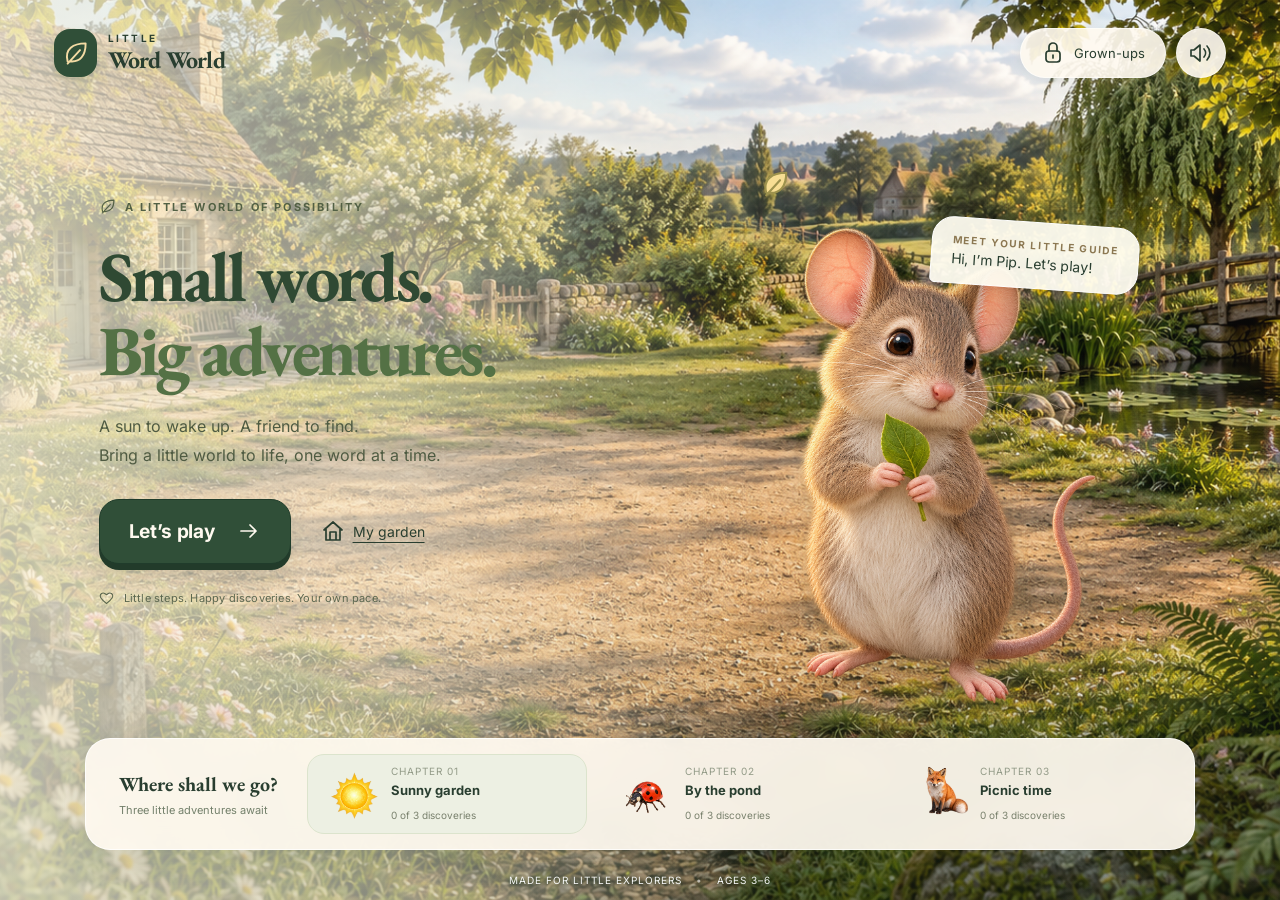
==== little-word-world/index.html @ 557d41ab "Make reading-game art more lifelike, replace pig with fox, and fix lowercase narration" ====
<!doctype html>
<html lang="en">
<head>
  <meta charset="utf-8">
  <meta name="viewport" content="width=device-width, initial-scale=1, viewport-fit=cover">
  <meta name="theme-color" content="#405c3d">
  <meta name="description" content="A little garden full of reading adventures. Listen, build words, and bring your world to life with Pip the mouse.">
  <title>Little Word World — A reading adventure</title>
  <link rel="icon" href="data:image/svg+xml,%3Csvg xmlns='http://www.w3.org/2000/svg' viewBox='0 0 64 64'%3E%3Crect width='64' height='64' rx='18' fill='%23405c3d'/%3E%3Cpath d='M16 42C13 20 34 11 49 15C49 35 38 47 22 43L40 24Z' fill='%23f7d78a'/%3E%3C/svg%3E">
  <link rel="preload" as="image" href="assets/garden.png?v=nature2">
  <link rel="preload" as="image" href="assets/mouse.png?v=nature2">
  <link rel="stylesheet" href="style.css?v=nature2">
</head>
<body>
  <div class="world-backdrop" aria-hidden="true"></div>
  <div class="world-light" aria-hidden="true"></div>
  <div id="app"></div>
  <div id="overlay-root"></div>
  <div id="particles" aria-hidden="true"></div>
  <div id="announcer" class="sr-only" role="status" aria-live="polite"></div>
  <script type="module" src="app.js?v=nature2"></script>
</body>
</html>
---- little-word-world/style.css ----
@font-face{font-family:'Inter';src:url('assets/fonts/inter-400.woff2') format('woff2');font-weight:400 600;font-display:swap}
@font-face{font-family:'Inter';src:url('assets/fonts/inter-700.woff2') format('woff2');font-weight:700;font-display:swap}
@font-face{font-family:'EB Garamond';src:url('assets/fonts/garden-serif.woff2') format('woff2');font-weight:500 700;font-display:swap}
:root{--forest:#304f38;--green:#456846;--cream:#fffaf0;--ink:#293e30;--muted:#687263;--gold:#e5b861;--shadow:0 16px 50px #25382025;--font:'Inter',ui-rounded,system-ui,sans-serif;--display:'EB Garamond',Georgia,serif}
[hidden]{display:none!important}*{box-sizing:border-box}html,body{margin:0;min-height:100%;color:var(--ink);font-family:var(--font)}body{background:#b5c58b}button,input{font:inherit}button{cursor:pointer;-webkit-tap-highlight-color:transparent;touch-action:manipulation}button:disabled{cursor:default}button:focus-visible,a:focus-visible,input:focus-visible{outline:4px solid #eabf58;outline-offset:5px}button{color:inherit}button svg{pointer-events:none}button:not(:disabled){transition:transform .18s,box-shadow .18s,background .18s}button:not(:disabled):active{transform:translateY(3px) scale(.98)}svg{width:24px;height:24px;vertical-align:middle;fill:none;stroke:currentColor;stroke-width:1.7;stroke-linecap:round;stroke-linejoin:round}h1,h2,h3,p{margin:0}h1,h2,h3{font-family:var(--display);font-weight:600}button,a{-webkit-user-select:none;user-select:none}.sr-only{position:absolute;width:1px;height:1px;padding:0;margin:-1px;overflow:hidden;clip:rect(0,0,0,0);white-space:nowrap;border:0}
.world-backdrop,.world-light{position:fixed;inset:0;pointer-events:none}.world-backdrop{background:url('assets/garden.png?v=nature2') center center/cover no-repeat;z-index:-3}.world-light{z-index:-2;background:linear-gradient(90deg,#f9f6e5bc 0%,#f9f6e588 32%,#f9f6e508 60%),linear-gradient(0deg,#20381640,transparent 35%)}body[data-screen=play] .world-light,body[data-screen=success] .world-light{background:#f5f4df26;backdrop-filter:blur(2px)}
#app{min-height:100svh;position:relative;display:flex;flex-direction:column}.topbar{height:106px;padding:24px 4.2%;display:flex;align-items:center;justify-content:space-between;gap:20px;z-index:5}.brand{display:flex;align-items:center;gap:11px;background:none;border:0;text-align:left;padding:0}.brand-emblem{width:43px;height:48px;border-radius:16px;background:var(--forest);display:grid;place-items:center;color:#f4dba4;box-shadow:0 4px 10px #2c492b20}.brand-emblem svg{width:27px;height:27px}.brand-name{font-family:var(--display);font-size:24px;line-height:1.04;letter-spacing:-.8px}.brand-name small{display:block;font-family:var(--font);font-size:10px;letter-spacing:2.5px;font-weight:700;margin-bottom:4px;text-transform:uppercase}.header-tools{display:flex;align-items:center;gap:10px}.round-button,.soft-button{background:#fffaf0e8;border:1px solid #fff8;box-shadow:0 3px 12px #34452510;display:inline-flex;align-items:center;justify-content:center;gap:9px;min-height:48px;border-radius:100px;font-weight:600}.round-button{width:50px;height:50px}.soft-button{padding:12px 20px;font-size:13px}.round-button:hover,.soft-button:hover{background:#fff;box-shadow:0 5px 16px #2b482421}.primary{display:inline-flex;align-items:center;justify-content:center;gap:22px;background:var(--forest);color:var(--cream);border:1px solid #203c2b;border-radius:20px;padding:18px 29px;min-height:65px;box-shadow:0 6px 0 #223b2a,0 12px 22px #20371e26;font-size:19px;font-weight:700;letter-spacing:-.3px}.primary:hover{background:#426847;box-shadow:0 6px 0 #223b2a,0 15px 26px #20371e33}.primary:active{box-shadow:0 2px 0 #223b2a}.primary.gold{background:#f4cc78;border-color:#d9af5f;color:#523e1f;box-shadow:0 5px 0 #c79e51}.text-button{border:0;background:transparent;display:inline-flex;align-items:center;gap:8px;padding:14px 12px;font-size:14px;font-weight:600;text-decoration:underline;text-underline-offset:5px}.eyebrow{font-size:11px;letter-spacing:2.2px;font-weight:700;text-transform:uppercase;color:#526044;display:flex;align-items:center;gap:9px}.eyebrow svg{width:17px;height:17px}
.home-main{flex:1;display:flex;align-items:center;min-height:450px;width:min(1220px,90%);margin:0 auto;position:relative;padding:25px 0 65px}.hero-copy{width:52%;max-width:610px;position:relative;z-index:2;padding-left:3%}.hero-copy .eyebrow{margin-bottom:25px}.hero-copy h1{font-size:clamp(49px,5.5vw,83px);line-height:1.05;letter-spacing:-3.7px;color:#2f4933}.hero-copy h1 em{font-style:normal;color:#547145}.hero-description{font-size:16px;line-height:1.8;max-width:355px;margin:24px 0 29px;color:#4f5b42}.hero-actions{display:flex;gap:18px;align-items:center}.hero-note{display:flex;gap:10px;align-items:center;font-size:11px;letter-spacing:.2px;margin-top:27px;color:#5c674f}.hero-note svg{width:15px;height:15px}.hero-character{position:absolute;right:7%;bottom:18px;height:min(57vh,570px);width:35%;display:flex;justify-content:center;align-items:flex-end;pointer-events:none}.hero-character img{height:100%;max-width:100%;object-fit:contain;filter:drop-shadow(5px 15px 14px #3b40202b);animation:breathe 5s ease-in-out infinite;transform-origin:bottom center}.pip-bubble{position:absolute;top:3%;right:-1%;background:#fffdf2f0;border:1px solid #fff;border-radius:22px 22px 22px 5px;padding:16px 20px;box-shadow:var(--shadow);font-size:14px;transform:rotate(4deg);white-space:nowrap}.pip-bubble small{display:block;font-size:10px;letter-spacing:1.7px;text-transform:uppercase;color:#8c7852;margin-bottom:4px;font-weight:700}.floating-leaf{position:absolute;right:37%;top:10%;color:#f8edc3;filter:drop-shadow(0 3px 3px #455c2430);animation:drift 8s ease-in-out infinite}.floating-leaf svg{width:30px;height:30px;fill:#f7de93;stroke:#9d924d}
.chapter-dock{position:relative;z-index:3;width:min(1110px,90%);margin:0 auto 24px;background:#fffaf0ed;border:1px solid #fffc;border-radius:25px;box-shadow:var(--shadow);padding:15px 18px;display:flex;align-items:center;gap:14px;backdrop-filter:blur(12px)}.dock-label{min-width:160px;padding:0 15px;font-size:11px;color:#73806b;line-height:1.6}.dock-label strong{display:block;font-family:var(--display);font-size:20px;font-weight:600;color:var(--ink);margin-bottom:2px}.chapter-card{display:flex;align-items:center;gap:12px;text-align:left;background:transparent;border:1px solid transparent;border-radius:17px;padding:10px 14px;flex:1;min-width:0}.chapter-card:hover,.chapter-card.selected{background:#edf0e3;border-color:#dce4cd}.chapter-card .sprite{width:57px;height:57px;flex:none}.chapter-card strong{display:block;font-size:13px;margin-bottom:5px}.chapter-card small{font-size:10px;color:#79816d}.chapter-number{font-size:10px;letter-spacing:1px;color:#939b88;display:block;margin-bottom:5px}.sprite{display:inline-block;background-image:url('assets/objects.png?v=nature2');background-size:300% 300%;background-repeat:no-repeat;aspect-ratio:1;width:100px;flex-shrink:0}.footer-line{text-align:center;font-size:10px;color:#fff;letter-spacing:1px;text-shadow:0 1px 4px #1b351b;padding-bottom:14px}.footer-line span{padding:0 10px;opacity:.6}
.garden-heading{margin:5px auto 0;text-align:center;background:#fffaf0e8;padding:18px 30px;border-radius:24px;box-shadow:var(--shadow)}.garden-heading h1{font-size:30px;letter-spacing:-1px}.garden-heading p{font-size:12px;color:#6d765f;margin-top:6px}.garden-stage{position:absolute;inset:0;touch-action:none;overflow:hidden}.garden-object{position:absolute;transform:translate(-50%,-50%);width:var(--size);height:var(--size);border:0;background:none;touch-action:none;z-index:2;padding:0;filter:drop-shadow(3px 7px 4px #37412730);cursor:grab}.garden-object .sprite{width:100%;height:100%;pointer-events:none}.garden-object::after{content:attr(data-word);position:absolute;bottom:-12px;left:50%;transform:translateX(-50%);font-size:15px;font-weight:700;letter-spacing:2px;background:#fffaf0ee;border-radius:20px;padding:4px 13px;opacity:0;transition:opacity .2s}.garden-object:hover::after,.garden-object:focus-visible::after,.garden-object.dancing::after{opacity:1}.garden-object.dancing{animation:wiggle .65s ease-in-out}.garden-object.dragging{cursor:grabbing;z-index:4;transition:none;filter:drop-shadow(6px 20px 8px #35402930)}.garden-object:not(:disabled):active{transform:translate(-50%,-50%) scale(1.08)}.garden-empty{position:absolute;left:50%;top:48%;transform:translate(-50%,-50%);text-align:center;background:#fffaf0ed;padding:26px 35px;border-radius:25px;box-shadow:var(--shadow)}.garden-empty p{font-size:16px;line-height:1.6;margin-bottom:20px}.garden-bottom{margin:auto auto 28px;z-index:5;display:flex;align-items:center;gap:14px;padding-top:320px}.garden-bottom .soft-button{min-height:58px;padding:15px 24px}.garden-pip{position:absolute;left:3%;bottom:7%;height:210px;pointer-events:none;filter:drop-shadow(0 10px 8px #36432240)}.garden-progress{display:flex;align-items:center;gap:8px;font-size:12px;background:#fffaf0ed;border-radius:50px;padding:12px 18px}.garden-progress svg{width:20px;height:20px;fill:#d8b665;color:#9d8547}
.quest-layout{width:min(1010px,94%);margin:0 auto;flex:1;display:flex;align-items:center;justify-content:center;position:relative;padding:8px 0 27px}.quest-card{width:min(760px,100%);background:#fffaf1f5;border:1px solid #fff;border-radius:34px;padding:25px 40px 28px;box-shadow:0 20px 80px #223b2430;text-align:center;position:relative;z-index:2;backdrop-filter:blur(12px)}.quest-top{display:flex;align-items:center;justify-content:space-between;gap:12px;margin-bottom:22px}.quest-place{font-size:10px;text-transform:uppercase;letter-spacing:1.7px;font-weight:700;color:#7b8269}.stepper{display:flex;gap:8px;align-items:center}.stepper span{width:26px;height:8px;border-radius:10px;background:#e2e6d7}.stepper span.done{background:#6b8653}.stepper span.current{background:#e9bd66}.quest-top .round-button{height:38px;width:38px;min-height:38px;background:#f0edde;border-color:#e8e3d3}.quest-card h1{font-size:37px;letter-spacing:-1px;line-height:1.2;margin:0 0 8px}.instruction{font-size:14px;color:#77806c;min-height:21px}.listen-button{margin:16px auto 0;border:0;border-radius:50px;padding:10px 17px;min-height:44px;background:#edf0e4;color:#506348;font-size:12px;display:inline-flex;align-items:center;gap:8px}.listen-button svg{width:18px;height:18px}.word-visual{margin:8px auto 6px;display:flex;justify-content:center;align-items:center;gap:27px;min-height:135px}.word-visual .sprite{width:145px;height:145px;filter:drop-shadow(0 6px 6px #3e462411)}.printed-word{font-size:66px;letter-spacing:7px;font-weight:600;font-family:var(--font);line-height:1.2}.printed-word .accent{color:#bd863b;position:relative}.printed-word .accent:after{content:'';position:absolute;bottom:-4px;left:0;right:5px;height:5px;background:#e6c46f;border-radius:5px}.letter-options,.slots,.word-options,.picture-options{display:flex;justify-content:center;align-items:center;gap:16px;flex-wrap:wrap}.letter-tile{width:90px;height:96px;border-radius:17px;background:linear-gradient(150deg,#fff5df,#eed6a7);color:#654b2b;border:2px solid #e3c895;box-shadow:0 6px 0 #c5a477,0 8px 10px #ab895623,inset 0 2px 0 #fff9;font-size:53px;font-weight:600;line-height:1;padding:0}.letter-tile:hover{background:linear-gradient(150deg,#fffbed,#f5e5bf);transform:translateY(-3px)}.letter-tile.used{opacity:.22;box-shadow:0 2px 0 #c5a477;transform:translateY(4px);pointer-events:none}.letter-tile.hint,.choice.hint{animation:hint 1.1s ease-in-out infinite;outline:3px solid #7e9b62;outline-offset:6px}.slots{margin:20px 0 24px;gap:14px}.slot{width:84px;height:91px;border-radius:15px;border:2px dashed #c9c9b0;display:grid;place-items:center;font-size:49px;font-weight:600;color:#c9c6b4;background:#eeecdf66}.slot.filled{color:var(--forest);background:#e1ead4;border:2px solid #b5c9a2;box-shadow:0 4px 0 #bccca9}.slot.next{border-color:#b6a46f;background:#f1e7c770}.build-object{width:110px;height:110px;margin:8px auto 0}.build-object .sprite{width:100%;height:100%}.build-object~.slots{margin-top:9px}.choice{border:2px solid #e0dfca;border-radius:19px;background:#fffdf6;padding:18px 25px;min-height:87px;min-width:130px;box-shadow:0 5px 0 #d4d6c2;font-size:39px;font-weight:600;letter-spacing:3px}.choice:hover{background:#eef2e3;border-color:#a8bc91}.picture-options .choice{padding:8px 14px;min-width:120px}.picture-options .sprite{width:113px;height:113px}.quest-footer{display:flex;align-items:center;justify-content:center;gap:8px;min-height:43px;margin-top:21px;color:#838977;font-size:12px}.quest-footer .text-button{font-size:12px;font-weight:500;color:#7a826f}.quest-feedback{font-size:14px;font-weight:600;color:#526d44;min-height:24px;padding:3px}.quest-pip{position:absolute;left:-42px;bottom:40px;height:240px;z-index:3;pointer-events:none;filter:drop-shadow(0 6px 8px #37452326)}.quest-pip img{height:100%}.pip-caption{position:absolute;bottom:185px;left:-72px;transform:rotate(-7deg);width:160px;background:#fffdf3;padding:13px 14px;border-radius:18px 18px 4px 18px;box-shadow:var(--shadow);font-size:12px;text-align:center}.play-nav{width:min(760px,90%);margin:0 auto 18px;display:flex;align-items:center;justify-content:space-between;font-size:11px;color:#fff;text-shadow:0 1px 5px #142f17}.play-nav .text-button{color:#fff;text-shadow:inherit;font-size:12px;text-decoration:none;background:#243e3970;border-radius:50px;padding:12px 20px}
.success-card{max-width:660px;padding:28px 38px 35px}.success-badge{display:inline-flex;align-items:center;gap:7px;font-size:10px;letter-spacing:2px;text-transform:uppercase;color:#8a713b;background:#f8edcc;border-radius:40px;padding:9px 14px;margin-bottom:15px}.success-badge svg{width:15px;height:15px;fill:#e8c875}.success-object{width:175px;height:175px;margin:5px auto;animation:arrive .7s ease-out both}.success-object .sprite{width:100%;height:100%;filter:drop-shadow(0 12px 8px #60612f1a)}.success-word{font-size:54px;letter-spacing:9px;font-weight:600;color:#49643c;margin:6px 0 10px}.success-card h1{font-size:31px}.success-card p{color:#788169;font-size:13px;line-height:1.7;max-width:400px;margin:10px auto 22px}.success-actions{display:flex;gap:10px;align-items:center;justify-content:center}.success-actions .primary{font-size:16px;min-height:57px;padding:14px 22px}.new-discovery{font-size:11px;color:#8c937c;margin:20px 0 0}.story-line{font-size:clamp(24px,4vw,40px);font-weight:500;letter-spacing:1px;margin:25px 0}.story-cast{display:flex;justify-content:center;gap:20px}.story-cast .sprite{width:145px;height:145px}.story-blank{border-bottom:3px dashed #9ca687;display:inline-block;min-width:80px;color:#aaa}.story-complete{color:#628348}.story-complete .sprite{width:135px;height:135px}
dialog{border:1px solid #fff;border-radius:28px;width:min(630px,calc(100% - 24px));max-height:calc(100svh - 36px);padding:30px;background:var(--cream);color:var(--ink);box-shadow:0 30px 100px #15291450;overflow:auto}dialog::backdrop{background:#18332266;backdrop-filter:blur(8px)}.modal-head{display:flex;align-items:center;justify-content:space-between;gap:15px;margin-bottom:20px}.modal-head h2{font-size:29px;letter-spacing:-.7px}.modal-head .round-button{width:40px;height:40px;min-height:40px;background:#ececdd}.modal-intro{font-size:13px;line-height:1.7;color:#727b65;margin-bottom:20px}.book-grid{display:grid;grid-template-columns:repeat(3,1fr);gap:13px}.book-item{border:1px solid #e3e5d6;background:#f1f2e7;border-radius:18px;padding:12px 5px;display:flex;align-items:center;flex-direction:column;gap:8px;position:relative}.book-item .sprite{width:100px;height:100px}.book-item .word-label{font-size:21px;letter-spacing:3px;font-weight:600}.book-item.locked .sprite{filter:grayscale(1);opacity:.23}.book-item.locked{background:#f2f1e8}.book-item.locked .word-label{font-size:11px;letter-spacing:0;font-weight:400;color:#888e7d}.book-item .book-check{position:absolute;top:8px;right:9px;color:#6b8950}.book-check svg{width:14px;height:14px}.settings-section{border-top:1px solid #e4e5d8;margin-top:22px;padding-top:20px}.settings-section h3{font-size:19px;margin-bottom:12px}.level-option{display:flex;gap:13px;align-items:center;text-align:left;border:1px solid #e0e4d5;background:#fffdf7;width:100%;padding:12px 14px;border-radius:14px;margin-bottom:8px}.level-option.active{border:2px solid #7e9867;background:#eef2e5;padding:11px 13px}.level-option strong{font-size:13px;display:block;margin-bottom:4px}.level-option small{font-size:11px;color:#78816c}.level-dot{width:18px;height:18px;border:2px solid #b7c2aa;border-radius:50%;flex:none}.level-option.active .level-dot{background:#728d5b;box-shadow:inset 0 0 0 3px #eef2e5}.setting-row{display:flex;align-items:center;justify-content:space-between;font-size:13px;margin:14px 0;gap:16px}.switch{width:49px;height:28px;background:#c5cbb9;border:0;border-radius:30px;padding:3px}.switch::after{content:'';display:block;width:22px;height:22px;border-radius:100%;background:#fff;box-shadow:0 1px 4px #283b2925}.switch.on{background:#668453}.switch.on::after{margin-left:21px}.stats{display:flex;gap:8px}.stats div{flex:1;background:#eef0e4;border-radius:14px;text-align:center;padding:14px 5px}.stats strong{display:block;font-family:var(--display);font-size:29px;font-weight:500}.stats small{font-size:10px;color:#78826c}.parent-note{font-size:11px;line-height:1.7;color:#7a816d;margin-top:16px}.parent-note a{color:#536f45}.ai-status{font-size:12px;line-height:1.7;color:#758068;padding:12px;background:#edf0e3;border-radius:12px;margin:12px 0}.ai-progress{width:100%;height:7px;accent-color:#678452}.small-primary{border:0;border-radius:12px;background:var(--forest);color:white;font-size:12px;padding:13px 19px;min-height:44px}.danger-link{border:0;background:none;color:#987052;font-size:11px;text-decoration:underline;text-underline-offset:3px;padding:10px 0}.gate{text-align:center}.gate h3{font-size:37px;margin:20px 0}.gate .choice{font-size:25px;min-width:90px;min-height:65px;padding:14px}.chapter-modal-list{display:flex;flex-direction:column;gap:9px}.chapter-modal-list .chapter-card{border-color:#dfe3d4;width:100%;padding:16px}.chapter-modal-list .chapter-card strong{font-size:17px}.chapter-modal-list .chapter-card small{font-size:12px}.chapter-modal-list .chapter-card .sprite{width:75px;height:75px}.chapter-modal-list .chapter-card span:nth-child(2){flex:1}.story-entry{margin-top:18px;background:#eeeeda;border-radius:16px;padding:15px;display:flex;align-items:center;gap:12px;font-size:12px}.story-entry .soft-button{font-size:11px;padding:9px 14px;margin-left:auto}.model-off{opacity:.65}.confetti{position:fixed;pointer-events:none;z-index:50;width:10px;height:16px;border-radius:3px;animation:confetti 1.8s ease-out forwards}.sparkle{position:fixed;z-index:40;pointer-events:none;color:#e5b74c;animation:spark 1s ease-out forwards;font-size:24px}.toast{position:fixed;left:50%;bottom:100px;transform:translateX(-50%);background:#fffaf0;box-shadow:var(--shadow);padding:14px 24px;border-radius:30px;z-index:20;font-size:14px;text-align:center;pointer-events:none}.loading-pulse{animation:hint 1s infinite}
@keyframes breathe{0%,100%{transform:scale(1)}50%{transform:scale(1.009) translateY(-2px)}}@keyframes drift{0%,100%{transform:rotate(-15deg) translate(0,0)}50%{transform:rotate(20deg) translate(8px,15px)}}@keyframes hint{50%{transform:translateY(-5px);box-shadow:0 5px 0 #b5c895,0 0 0 7px #becda32a}}@keyframes arrive{0%{transform:translateY(30px) scale(.6);opacity:0}65%{transform:translateY(-12px) scale(1.1)}100%{transform:translateY(0) scale(1);opacity:1}}@keyframes wiggle{0%,100%{transform:translate(-50%,-50%) rotate(0)}25%{transform:translate(-50%,-60%) rotate(-9deg)}75%{transform:translate(-50%,-55%) rotate(9deg)}}@keyframes confetti{0%{transform:translate(0,0) rotate(0);opacity:1}100%{transform:translate(var(--dx),var(--dy)) rotate(560deg);opacity:0}}@keyframes spark{to{transform:translateY(-70px) scale(.3);opacity:0}}
body.calm *,body.calm *::before,body.calm *::after{animation:none!important;transition:none!important}@media(prefers-reduced-motion:reduce){*,*::before,*::after{animation:none!important;transition:none!important}}
@media(min-width:1450px){.home-main{padding-top:50px}.hero-character{bottom:35px}.chapter-dock{margin-bottom:35px}}@media(max-width:1050px){.hero-copy{padding-left:0}.hero-character{right:1%;width:39%;height:51vh}.hero-copy h1{font-size:62px}.dock-label{min-width:130px;padding-left:6px}.chapter-dock{gap:5px}.chapter-card{gap:8px;padding:9px}.chapter-card .sprite{width:43px;height:43px}.quest-pip{left:-5px;height:185px;bottom:25px}.pip-caption{display:none}.quest-card{width:min(720px,87%)}.hero-actions{gap:9px}.hero-actions .text-button{font-size:12px}.hero-copy .primary{font-size:17px;padding:17px 23px}.hero-description{max-width:300px;font-size:15px}}
@media(max-width:760px){.topbar{height:86px;padding:17px 5%;gap:8px}.brand-name{font-size:21px}.brand-emblem{width:36px;height:42px;border-radius:12px}.brand-name small{font-size:8px;letter-spacing:2px}.header-tools{gap:7px}.header-tools .soft-button{padding:10px 13px;font-size:11px;min-height:44px}.header-tools .soft-button svg{display:none}.round-button{width:44px;height:44px;min-height:44px}.world-backdrop{background-position:52% center}.home-main{min-height:440px;padding:20px 0 65px}.hero-copy{width:58%;padding:0}.hero-copy .eyebrow{font-size:8px;letter-spacing:1.5px;margin-bottom:18px}.hero-copy h1{font-size:clamp(40px,7.8vw,60px);letter-spacing:-2px}.hero-description{font-size:13px;margin:18px 0 25px;line-height:1.7;max-width:260px}.hero-actions{align-items:flex-start;flex-direction:column;gap:4px}.hero-actions .primary{font-size:17px;min-height:58px;padding:13px 20px;gap:15px;border-radius:16px}.hero-actions .text-button{padding-left:4px;font-size:11px}.hero-note{font-size:9px;margin-top:14px;max-width:200px}.hero-character{height:340px;right:-5%;bottom:39px;width:47%}.pip-bubble{top:5%;right:0;font-size:11px;padding:11px 13px}.pip-bubble small{font-size:8px}.chapter-dock{padding:10px;width:92%;gap:2px;flex-wrap:wrap;border-radius:20px;margin-bottom:14px}.dock-label{flex-basis:100%;padding:2px 9px 7px;font-size:9px;display:flex;justify-content:space-between;align-items:center}.dock-label strong{font-family:var(--font);font-size:11px;margin:0}.chapter-card{gap:5px;padding:7px 4px;align-items:center;flex-direction:column;text-align:center;border-radius:13px}.chapter-card .sprite{width:46px;height:46px}.chapter-card strong{font-size:11px}.chapter-card small{font-size:9px}.chapter-number{display:none}.footer-line{font-size:8px;padding-bottom:9px}.quest-layout{padding:5px 0 15px;align-items:center}.quest-card{width:95%;padding:20px 20px 17px;border-radius:27px}.quest-pip{display:none}.quest-top{margin-bottom:16px}.quest-card h1{font-size:30px}.instruction{font-size:12px}.word-visual{min-height:115px;margin:6px auto;gap:18px}.word-visual .sprite{width:115px;height:115px}.printed-word{font-size:56px}.letter-tile{width:78px;height:85px;font-size:47px;border-radius:14px}.letter-options{gap:13px}.slot{width:70px;height:77px;font-size:43px}.slots{margin:18px 0 24px;gap:13px}.choice{font-size:31px;min-width:98px;min-height:74px;padding:12px 16px;border-radius:15px}.word-options,.picture-options{gap:10px}.picture-options .choice{min-width:91px;padding:7px}.picture-options .sprite{width:88px;height:88px}.quest-footer{margin-top:17px;font-size:11px}.quest-feedback{font-size:12px}.play-nav{font-size:9px;width:90%;margin-bottom:15px}.play-nav .text-button{font-size:11px;padding:10px 15px}.success-card{padding:24px 22px 29px}.success-card h1{font-size:27px}.success-object{width:155px;height:155px}.success-actions{flex-direction:column}.success-actions .primary{width:100%;min-height:55px;font-size:15px}.success-card p{margin-bottom:16px}.success-word{font-size:47px}.success-card .text-button{font-size:12px}.garden-heading{padding:14px 24px;margin:5px 20px 0}.garden-heading h1{font-size:26px}.garden-heading p{font-size:10px}.garden-pip{height:140px;bottom:15%}.garden-object{width:calc(var(--size)*.72);height:calc(var(--size)*.72)}.garden-bottom{margin-bottom:28px;gap:8px;flex-wrap:wrap;justify-content:center}.garden-bottom .primary{font-size:14px;min-height:55px;padding:14px 19px;gap:13px;border-radius:16px}.garden-bottom .soft-button{font-size:12px;min-height:55px;padding:14px 17px}.garden-progress{display:none}.book-grid{gap:9px}.book-item .sprite{width:78px;height:78px}.book-item .word-label{font-size:19px}.book-item.locked .word-label{font-size:10px}dialog{padding:23px}.modal-head h2{font-size:25px}.chapter-modal-list .chapter-card{flex-direction:row;text-align:left;padding:13px;gap:12px}.chapter-modal-list .chapter-card .sprite{width:55px;height:55px}.chapter-modal-list .chapter-card strong{font-size:14px}.chapter-modal-list .chapter-card small{font-size:10px}}
@media(max-width:400px){.topbar{padding-left:4%;padding-right:4%}.brand-name{font-size:19px}.brand-emblem{display:none}.home-main{min-height:415px}.hero-character{height:280px;right:-5%;bottom:50px}.hero-description{max-width:185px;font-size:12px}.hero-copy h1{font-size:40px}.pip-bubble{top:-9%;right:7%}.hero-note{font-size:8px}.quest-card{padding:18px 14px}.quest-card h1{font-size:26px}.letter-tile{width:69px;height:78px}.word-options{gap:7px}.choice{min-width:90px;font-size:28px}.picture-options .choice{min-width:85px;padding:5px}.picture-options .sprite{width:82px;height:82px}.quest-place{font-size:8px;letter-spacing:1.3px}}
@media(max-height:680px) and (min-width:761px){.topbar{height:80px;padding-top:13px;padding-bottom:13px}.home-main{min-height:350px;padding-top:0;padding-bottom:30px}.hero-copy h1{font-size:57px}.hero-description{margin:16px 0 19px}.hero-copy .eyebrow{margin-bottom:17px}.hero-note{margin-top:18px}.hero-character{height:380px;bottom:5px}.chapter-dock{margin-bottom:12px;padding:10px 15px}.quest-layout{padding-bottom:8px}.quest-card{padding:15px 30px}.quest-top{margin-bottom:10px}.quest-card h1{font-size:29px}.word-visual{min-height:93px}.word-visual .sprite{width:100px;height:100px}.listen-button{margin-top:8px}.letter-tile{width:74px;height:77px;font-size:43px}.quest-footer{margin-top:15px;min-height:30px}.build-object{width:75px;height:75px}.slot{width:64px;height:69px;font-size:40px}.slots{margin-bottom:17px}.success-object{width:123px;height:123px}.success-word{font-size:40px}.success-card p{margin:7px auto 15px}.play-nav{margin-bottom:10px}.garden-bottom{padding-top:240px}}
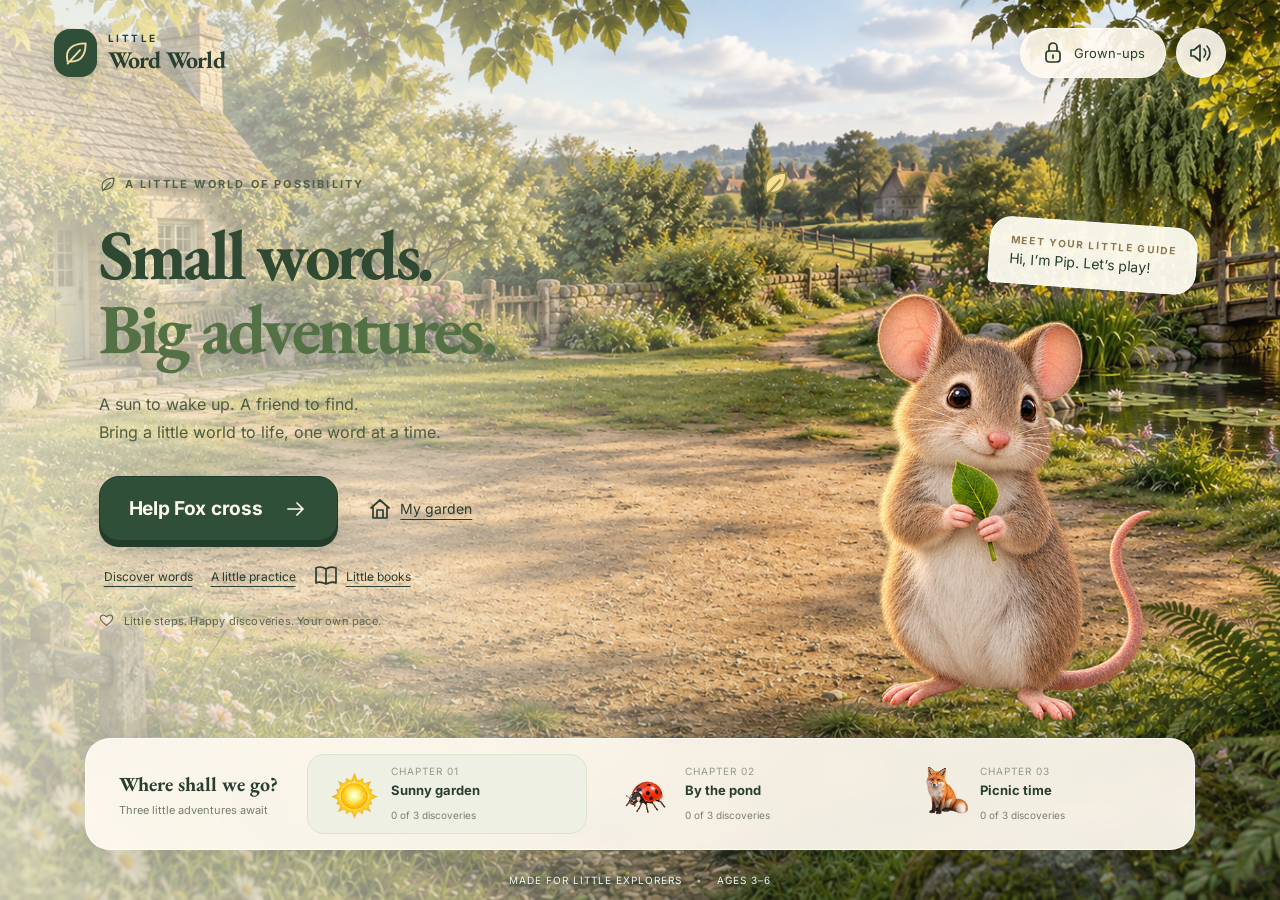
==== commit fc7f32de: "Add phonics blending, Fox's stream adventure, adaptive practice, and little books" ====
--- a/little-word-world/index.html
+++ b/little-word-world/index.html
@@ -7,9 +7,9 @@
   <meta name="description" content="A little garden full of reading adventures. Listen, build words, and bring your world to life with Pip the mouse.">
   <title>Little Word World — A reading adventure</title>
   <link rel="icon" href="data:image/svg+xml,%3Csvg xmlns='http://www.w3.org/2000/svg' viewBox='0 0 64 64'%3E%3Crect width='64' height='64' rx='18' fill='%23405c3d'/%3E%3Cpath d='M16 42C13 20 34 11 49 15C49 35 38 47 22 43L40 24Z' fill='%23f7d78a'/%3E%3C/svg%3E">
-  <link rel="preload" as="image" href="assets/garden.png?v=nature2">
-  <link rel="preload" as="image" href="assets/mouse.png?v=nature2">
-  <link rel="stylesheet" href="style.css?v=nature2">
+  <link rel="preload" as="image" href="assets/garden.png?v=adventure1">
+  <link rel="preload" as="image" href="assets/pip-poses.png?v=adventure1">
+  <link rel="stylesheet" href="style.css?v=adventure1">
 </head>
 <body>
   <div class="world-backdrop" aria-hidden="true"></div>
@@ -18,6 +18,6 @@
   <div id="overlay-root"></div>
   <div id="particles" aria-hidden="true"></div>
   <div id="announcer" class="sr-only" role="status" aria-live="polite"></div>
-  <script type="module" src="app.js?v=nature2"></script>
+  <script type="module" src="app.js?v=adventure1"></script>
 </body>
 </html>
--- a/little-word-world/style.css
+++ b/little-word-world/style.css
@@ -3,10 +3,10 @@
 @font-face{font-family:'EB Garamond';src:url('assets/fonts/garden-serif.woff2') format('woff2');font-weight:500 700;font-display:swap}
 :root{--forest:#304f38;--green:#456846;--cream:#fffaf0;--ink:#293e30;--muted:#687263;--gold:#e5b861;--shadow:0 16px 50px #25382025;--font:'Inter',ui-rounded,system-ui,sans-serif;--display:'EB Garamond',Georgia,serif}
 [hidden]{display:none!important}*{box-sizing:border-box}html,body{margin:0;min-height:100%;color:var(--ink);font-family:var(--font)}body{background:#b5c58b}button,input{font:inherit}button{cursor:pointer;-webkit-tap-highlight-color:transparent;touch-action:manipulation}button:disabled{cursor:default}button:focus-visible,a:focus-visible,input:focus-visible{outline:4px solid #eabf58;outline-offset:5px}button{color:inherit}button svg{pointer-events:none}button:not(:disabled){transition:transform .18s,box-shadow .18s,background .18s}button:not(:disabled):active{transform:translateY(3px) scale(.98)}svg{width:24px;height:24px;vertical-align:middle;fill:none;stroke:currentColor;stroke-width:1.7;stroke-linecap:round;stroke-linejoin:round}h1,h2,h3,p{margin:0}h1,h2,h3{font-family:var(--display);font-weight:600}button,a{-webkit-user-select:none;user-select:none}.sr-only{position:absolute;width:1px;height:1px;padding:0;margin:-1px;overflow:hidden;clip:rect(0,0,0,0);white-space:nowrap;border:0}
-.world-backdrop,.world-light{position:fixed;inset:0;pointer-events:none}.world-backdrop{background:url('assets/garden.png?v=nature2') center center/cover no-repeat;z-index:-3}.world-light{z-index:-2;background:linear-gradient(90deg,#f9f6e5bc 0%,#f9f6e588 32%,#f9f6e508 60%),linear-gradient(0deg,#20381640,transparent 35%)}body[data-screen=play] .world-light,body[data-screen=success] .world-light{background:#f5f4df26;backdrop-filter:blur(2px)}
+.world-backdrop,.world-light{position:fixed;inset:0;pointer-events:none}.world-backdrop{background:url('assets/garden.png?v=adventure1') center center/cover no-repeat;z-index:-3}.world-light{z-index:-2;background:linear-gradient(90deg,#f9f6e5bc 0%,#f9f6e588 32%,#f9f6e508 60%),linear-gradient(0deg,#20381640,transparent 35%)}body[data-screen=play] .world-light,body[data-screen=success] .world-light{background:#f5f4df26;backdrop-filter:blur(2px)}
 #app{min-height:100svh;position:relative;display:flex;flex-direction:column}.topbar{height:106px;padding:24px 4.2%;display:flex;align-items:center;justify-content:space-between;gap:20px;z-index:5}.brand{display:flex;align-items:center;gap:11px;background:none;border:0;text-align:left;padding:0}.brand-emblem{width:43px;height:48px;border-radius:16px;background:var(--forest);display:grid;place-items:center;color:#f4dba4;box-shadow:0 4px 10px #2c492b20}.brand-emblem svg{width:27px;height:27px}.brand-name{font-family:var(--display);font-size:24px;line-height:1.04;letter-spacing:-.8px}.brand-name small{display:block;font-family:var(--font);font-size:10px;letter-spacing:2.5px;font-weight:700;margin-bottom:4px;text-transform:uppercase}.header-tools{display:flex;align-items:center;gap:10px}.round-button,.soft-button{background:#fffaf0e8;border:1px solid #fff8;box-shadow:0 3px 12px #34452510;display:inline-flex;align-items:center;justify-content:center;gap:9px;min-height:48px;border-radius:100px;font-weight:600}.round-button{width:50px;height:50px}.soft-button{padding:12px 20px;font-size:13px}.round-button:hover,.soft-button:hover{background:#fff;box-shadow:0 5px 16px #2b482421}.primary{display:inline-flex;align-items:center;justify-content:center;gap:22px;background:var(--forest);color:var(--cream);border:1px solid #203c2b;border-radius:20px;padding:18px 29px;min-height:65px;box-shadow:0 6px 0 #223b2a,0 12px 22px #20371e26;font-size:19px;font-weight:700;letter-spacing:-.3px}.primary:hover{background:#426847;box-shadow:0 6px 0 #223b2a,0 15px 26px #20371e33}.primary:active{box-shadow:0 2px 0 #223b2a}.primary.gold{background:#f4cc78;border-color:#d9af5f;color:#523e1f;box-shadow:0 5px 0 #c79e51}.text-button{border:0;background:transparent;display:inline-flex;align-items:center;gap:8px;padding:14px 12px;font-size:14px;font-weight:600;text-decoration:underline;text-underline-offset:5px}.eyebrow{font-size:11px;letter-spacing:2.2px;font-weight:700;text-transform:uppercase;color:#526044;display:flex;align-items:center;gap:9px}.eyebrow svg{width:17px;height:17px}
 .home-main{flex:1;display:flex;align-items:center;min-height:450px;width:min(1220px,90%);margin:0 auto;position:relative;padding:25px 0 65px}.hero-copy{width:52%;max-width:610px;position:relative;z-index:2;padding-left:3%}.hero-copy .eyebrow{margin-bottom:25px}.hero-copy h1{font-size:clamp(49px,5.5vw,83px);line-height:1.05;letter-spacing:-3.7px;color:#2f4933}.hero-copy h1 em{font-style:normal;color:#547145}.hero-description{font-size:16px;line-height:1.8;max-width:355px;margin:24px 0 29px;color:#4f5b42}.hero-actions{display:flex;gap:18px;align-items:center}.hero-note{display:flex;gap:10px;align-items:center;font-size:11px;letter-spacing:.2px;margin-top:27px;color:#5c674f}.hero-note svg{width:15px;height:15px}.hero-character{position:absolute;right:7%;bottom:18px;height:min(57vh,570px);width:35%;display:flex;justify-content:center;align-items:flex-end;pointer-events:none}.hero-character img{height:100%;max-width:100%;object-fit:contain;filter:drop-shadow(5px 15px 14px #3b40202b);animation:breathe 5s ease-in-out infinite;transform-origin:bottom center}.pip-bubble{position:absolute;top:3%;right:-1%;background:#fffdf2f0;border:1px solid #fff;border-radius:22px 22px 22px 5px;padding:16px 20px;box-shadow:var(--shadow);font-size:14px;transform:rotate(4deg);white-space:nowrap}.pip-bubble small{display:block;font-size:10px;letter-spacing:1.7px;text-transform:uppercase;color:#8c7852;margin-bottom:4px;font-weight:700}.floating-leaf{position:absolute;right:37%;top:10%;color:#f8edc3;filter:drop-shadow(0 3px 3px #455c2430);animation:drift 8s ease-in-out infinite}.floating-leaf svg{width:30px;height:30px;fill:#f7de93;stroke:#9d924d}
-.chapter-dock{position:relative;z-index:3;width:min(1110px,90%);margin:0 auto 24px;background:#fffaf0ed;border:1px solid #fffc;border-radius:25px;box-shadow:var(--shadow);padding:15px 18px;display:flex;align-items:center;gap:14px;backdrop-filter:blur(12px)}.dock-label{min-width:160px;padding:0 15px;font-size:11px;color:#73806b;line-height:1.6}.dock-label strong{display:block;font-family:var(--display);font-size:20px;font-weight:600;color:var(--ink);margin-bottom:2px}.chapter-card{display:flex;align-items:center;gap:12px;text-align:left;background:transparent;border:1px solid transparent;border-radius:17px;padding:10px 14px;flex:1;min-width:0}.chapter-card:hover,.chapter-card.selected{background:#edf0e3;border-color:#dce4cd}.chapter-card .sprite{width:57px;height:57px;flex:none}.chapter-card strong{display:block;font-size:13px;margin-bottom:5px}.chapter-card small{font-size:10px;color:#79816d}.chapter-number{font-size:10px;letter-spacing:1px;color:#939b88;display:block;margin-bottom:5px}.sprite{display:inline-block;background-image:url('assets/objects.png?v=nature2');background-size:300% 300%;background-repeat:no-repeat;aspect-ratio:1;width:100px;flex-shrink:0}.footer-line{text-align:center;font-size:10px;color:#fff;letter-spacing:1px;text-shadow:0 1px 4px #1b351b;padding-bottom:14px}.footer-line span{padding:0 10px;opacity:.6}
+.chapter-dock{position:relative;z-index:3;width:min(1110px,90%);margin:0 auto 24px;background:#fffaf0ed;border:1px solid #fffc;border-radius:25px;box-shadow:var(--shadow);padding:15px 18px;display:flex;align-items:center;gap:14px;backdrop-filter:blur(12px)}.dock-label{min-width:160px;padding:0 15px;font-size:11px;color:#73806b;line-height:1.6}.dock-label strong{display:block;font-family:var(--display);font-size:20px;font-weight:600;color:var(--ink);margin-bottom:2px}.chapter-card{display:flex;align-items:center;gap:12px;text-align:left;background:transparent;border:1px solid transparent;border-radius:17px;padding:10px 14px;flex:1;min-width:0}.chapter-card:hover,.chapter-card.selected{background:#edf0e3;border-color:#dce4cd}.chapter-card .sprite{width:57px;height:57px;flex:none}.chapter-card strong{display:block;font-size:13px;margin-bottom:5px}.chapter-card small{font-size:10px;color:#79816d}.chapter-number{font-size:10px;letter-spacing:1px;color:#939b88;display:block;margin-bottom:5px}.sprite{display:inline-block;background-image:url('assets/objects.png?v=adventure1');background-size:300% 300%;background-repeat:no-repeat;aspect-ratio:1;width:100px;flex-shrink:0}.footer-line{text-align:center;font-size:10px;color:#fff;letter-spacing:1px;text-shadow:0 1px 4px #1b351b;padding-bottom:14px}.footer-line span{padding:0 10px;opacity:.6}
 .garden-heading{margin:5px auto 0;text-align:center;background:#fffaf0e8;padding:18px 30px;border-radius:24px;box-shadow:var(--shadow)}.garden-heading h1{font-size:30px;letter-spacing:-1px}.garden-heading p{font-size:12px;color:#6d765f;margin-top:6px}.garden-stage{position:absolute;inset:0;touch-action:none;overflow:hidden}.garden-object{position:absolute;transform:translate(-50%,-50%);width:var(--size);height:var(--size);border:0;background:none;touch-action:none;z-index:2;padding:0;filter:drop-shadow(3px 7px 4px #37412730);cursor:grab}.garden-object .sprite{width:100%;height:100%;pointer-events:none}.garden-object::after{content:attr(data-word);position:absolute;bottom:-12px;left:50%;transform:translateX(-50%);font-size:15px;font-weight:700;letter-spacing:2px;background:#fffaf0ee;border-radius:20px;padding:4px 13px;opacity:0;transition:opacity .2s}.garden-object:hover::after,.garden-object:focus-visible::after,.garden-object.dancing::after{opacity:1}.garden-object.dancing{animation:wiggle .65s ease-in-out}.garden-object.dragging{cursor:grabbing;z-index:4;transition:none;filter:drop-shadow(6px 20px 8px #35402930)}.garden-object:not(:disabled):active{transform:translate(-50%,-50%) scale(1.08)}.garden-empty{position:absolute;left:50%;top:48%;transform:translate(-50%,-50%);text-align:center;background:#fffaf0ed;padding:26px 35px;border-radius:25px;box-shadow:var(--shadow)}.garden-empty p{font-size:16px;line-height:1.6;margin-bottom:20px}.garden-bottom{margin:auto auto 28px;z-index:5;display:flex;align-items:center;gap:14px;padding-top:320px}.garden-bottom .soft-button{min-height:58px;padding:15px 24px}.garden-pip{position:absolute;left:3%;bottom:7%;height:210px;pointer-events:none;filter:drop-shadow(0 10px 8px #36432240)}.garden-progress{display:flex;align-items:center;gap:8px;font-size:12px;background:#fffaf0ed;border-radius:50px;padding:12px 18px}.garden-progress svg{width:20px;height:20px;fill:#d8b665;color:#9d8547}
 .quest-layout{width:min(1010px,94%);margin:0 auto;flex:1;display:flex;align-items:center;justify-content:center;position:relative;padding:8px 0 27px}.quest-card{width:min(760px,100%);background:#fffaf1f5;border:1px solid #fff;border-radius:34px;padding:25px 40px 28px;box-shadow:0 20px 80px #223b2430;text-align:center;position:relative;z-index:2;backdrop-filter:blur(12px)}.quest-top{display:flex;align-items:center;justify-content:space-between;gap:12px;margin-bottom:22px}.quest-place{font-size:10px;text-transform:uppercase;letter-spacing:1.7px;font-weight:700;color:#7b8269}.stepper{display:flex;gap:8px;align-items:center}.stepper span{width:26px;height:8px;border-radius:10px;background:#e2e6d7}.stepper span.done{background:#6b8653}.stepper span.current{background:#e9bd66}.quest-top .round-button{height:38px;width:38px;min-height:38px;background:#f0edde;border-color:#e8e3d3}.quest-card h1{font-size:37px;letter-spacing:-1px;line-height:1.2;margin:0 0 8px}.instruction{font-size:14px;color:#77806c;min-height:21px}.listen-button{margin:16px auto 0;border:0;border-radius:50px;padding:10px 17px;min-height:44px;background:#edf0e4;color:#506348;font-size:12px;display:inline-flex;align-items:center;gap:8px}.listen-button svg{width:18px;height:18px}.word-visual{margin:8px auto 6px;display:flex;justify-content:center;align-items:center;gap:27px;min-height:135px}.word-visual .sprite{width:145px;height:145px;filter:drop-shadow(0 6px 6px #3e462411)}.printed-word{font-size:66px;letter-spacing:7px;font-weight:600;font-family:var(--font);line-height:1.2}.printed-word .accent{color:#bd863b;position:relative}.printed-word .accent:after{content:'';position:absolute;bottom:-4px;left:0;right:5px;height:5px;background:#e6c46f;border-radius:5px}.letter-options,.slots,.word-options,.picture-options{display:flex;justify-content:center;align-items:center;gap:16px;flex-wrap:wrap}.letter-tile{width:90px;height:96px;border-radius:17px;background:linear-gradient(150deg,#fff5df,#eed6a7);color:#654b2b;border:2px solid #e3c895;box-shadow:0 6px 0 #c5a477,0 8px 10px #ab895623,inset 0 2px 0 #fff9;font-size:53px;font-weight:600;line-height:1;padding:0}.letter-tile:hover{background:linear-gradient(150deg,#fffbed,#f5e5bf);transform:translateY(-3px)}.letter-tile.used{opacity:.22;box-shadow:0 2px 0 #c5a477;transform:translateY(4px);pointer-events:none}.letter-tile.hint,.choice.hint{animation:hint 1.1s ease-in-out infinite;outline:3px solid #7e9b62;outline-offset:6px}.slots{margin:20px 0 24px;gap:14px}.slot{width:84px;height:91px;border-radius:15px;border:2px dashed #c9c9b0;display:grid;place-items:center;font-size:49px;font-weight:600;color:#c9c6b4;background:#eeecdf66}.slot.filled{color:var(--forest);background:#e1ead4;border:2px solid #b5c9a2;box-shadow:0 4px 0 #bccca9}.slot.next{border-color:#b6a46f;background:#f1e7c770}.build-object{width:110px;height:110px;margin:8px auto 0}.build-object .sprite{width:100%;height:100%}.build-object~.slots{margin-top:9px}.choice{border:2px solid #e0dfca;border-radius:19px;background:#fffdf6;padding:18px 25px;min-height:87px;min-width:130px;box-shadow:0 5px 0 #d4d6c2;font-size:39px;font-weight:600;letter-spacing:3px}.choice:hover{background:#eef2e3;border-color:#a8bc91}.picture-options .choice{padding:8px 14px;min-width:120px}.picture-options .sprite{width:113px;height:113px}.quest-footer{display:flex;align-items:center;justify-content:center;gap:8px;min-height:43px;margin-top:21px;color:#838977;font-size:12px}.quest-footer .text-button{font-size:12px;font-weight:500;color:#7a826f}.quest-feedback{font-size:14px;font-weight:600;color:#526d44;min-height:24px;padding:3px}.quest-pip{position:absolute;left:-42px;bottom:40px;height:240px;z-index:3;pointer-events:none;filter:drop-shadow(0 6px 8px #37452326)}.quest-pip img{height:100%}.pip-caption{position:absolute;bottom:185px;left:-72px;transform:rotate(-7deg);width:160px;background:#fffdf3;padding:13px 14px;border-radius:18px 18px 4px 18px;box-shadow:var(--shadow);font-size:12px;text-align:center}.play-nav{width:min(760px,90%);margin:0 auto 18px;display:flex;align-items:center;justify-content:space-between;font-size:11px;color:#fff;text-shadow:0 1px 5px #142f17}.play-nav .text-button{color:#fff;text-shadow:inherit;font-size:12px;text-decoration:none;background:#243e3970;border-radius:50px;padding:12px 20px}
 .success-card{max-width:660px;padding:28px 38px 35px}.success-badge{display:inline-flex;align-items:center;gap:7px;font-size:10px;letter-spacing:2px;text-transform:uppercase;color:#8a713b;background:#f8edcc;border-radius:40px;padding:9px 14px;margin-bottom:15px}.success-badge svg{width:15px;height:15px;fill:#e8c875}.success-object{width:175px;height:175px;margin:5px auto;animation:arrive .7s ease-out both}.success-object .sprite{width:100%;height:100%;filter:drop-shadow(0 12px 8px #60612f1a)}.success-word{font-size:54px;letter-spacing:9px;font-weight:600;color:#49643c;margin:6px 0 10px}.success-card h1{font-size:31px}.success-card p{color:#788169;font-size:13px;line-height:1.7;max-width:400px;margin:10px auto 22px}.success-actions{display:flex;gap:10px;align-items:center;justify-content:center}.success-actions .primary{font-size:16px;min-height:57px;padding:14px 22px}.new-discovery{font-size:11px;color:#8c937c;margin:20px 0 0}.story-line{font-size:clamp(24px,4vw,40px);font-weight:500;letter-spacing:1px;margin:25px 0}.story-cast{display:flex;justify-content:center;gap:20px}.story-cast .sprite{width:145px;height:145px}.story-blank{border-bottom:3px dashed #9ca687;display:inline-block;min-width:80px;color:#aaa}.story-complete{color:#628348}.story-complete .sprite{width:135px;height:135px}
@@ -17,3 +17,16 @@
 @media(max-width:760px){.topbar{height:86px;padding:17px 5%;gap:8px}.brand-name{font-size:21px}.brand-emblem{width:36px;height:42px;border-radius:12px}.brand-name small{font-size:8px;letter-spacing:2px}.header-tools{gap:7px}.header-tools .soft-button{padding:10px 13px;font-size:11px;min-height:44px}.header-tools .soft-button svg{display:none}.round-button{width:44px;height:44px;min-height:44px}.world-backdrop{background-position:52% center}.home-main{min-height:440px;padding:20px 0 65px}.hero-copy{width:58%;padding:0}.hero-copy .eyebrow{font-size:8px;letter-spacing:1.5px;margin-bottom:18px}.hero-copy h1{font-size:clamp(40px,7.8vw,60px);letter-spacing:-2px}.hero-description{font-size:13px;margin:18px 0 25px;line-height:1.7;max-width:260px}.hero-actions{align-items:flex-start;flex-direction:column;gap:4px}.hero-actions .primary{font-size:17px;min-height:58px;padding:13px 20px;gap:15px;border-radius:16px}.hero-actions .text-button{padding-left:4px;font-size:11px}.hero-note{font-size:9px;margin-top:14px;max-width:200px}.hero-character{height:340px;right:-5%;bottom:39px;width:47%}.pip-bubble{top:5%;right:0;font-size:11px;padding:11px 13px}.pip-bubble small{font-size:8px}.chapter-dock{padding:10px;width:92%;gap:2px;flex-wrap:wrap;border-radius:20px;margin-bottom:14px}.dock-label{flex-basis:100%;padding:2px 9px 7px;font-size:9px;display:flex;justify-content:space-between;align-items:center}.dock-label strong{font-family:var(--font);font-size:11px;margin:0}.chapter-card{gap:5px;padding:7px 4px;align-items:center;flex-direction:column;text-align:center;border-radius:13px}.chapter-card .sprite{width:46px;height:46px}.chapter-card strong{font-size:11px}.chapter-card small{font-size:9px}.chapter-number{display:none}.footer-line{font-size:8px;padding-bottom:9px}.quest-layout{padding:5px 0 15px;align-items:center}.quest-card{width:95%;padding:20px 20px 17px;border-radius:27px}.quest-pip{display:none}.quest-top{margin-bottom:16px}.quest-card h1{font-size:30px}.instruction{font-size:12px}.word-visual{min-height:115px;margin:6px auto;gap:18px}.word-visual .sprite{width:115px;height:115px}.printed-word{font-size:56px}.letter-tile{width:78px;height:85px;font-size:47px;border-radius:14px}.letter-options{gap:13px}.slot{width:70px;height:77px;font-size:43px}.slots{margin:18px 0 24px;gap:13px}.choice{font-size:31px;min-width:98px;min-height:74px;padding:12px 16px;border-radius:15px}.word-options,.picture-options{gap:10px}.picture-options .choice{min-width:91px;padding:7px}.picture-options .sprite{width:88px;height:88px}.quest-footer{margin-top:17px;font-size:11px}.quest-feedback{font-size:12px}.play-nav{font-size:9px;width:90%;margin-bottom:15px}.play-nav .text-button{font-size:11px;padding:10px 15px}.success-card{padding:24px 22px 29px}.success-card h1{font-size:27px}.success-object{width:155px;height:155px}.success-actions{flex-direction:column}.success-actions .primary{width:100%;min-height:55px;font-size:15px}.success-card p{margin-bottom:16px}.success-word{font-size:47px}.success-card .text-button{font-size:12px}.garden-heading{padding:14px 24px;margin:5px 20px 0}.garden-heading h1{font-size:26px}.garden-heading p{font-size:10px}.garden-pip{height:140px;bottom:15%}.garden-object{width:calc(var(--size)*.72);height:calc(var(--size)*.72)}.garden-bottom{margin-bottom:28px;gap:8px;flex-wrap:wrap;justify-content:center}.garden-bottom .primary{font-size:14px;min-height:55px;padding:14px 19px;gap:13px;border-radius:16px}.garden-bottom .soft-button{font-size:12px;min-height:55px;padding:14px 17px}.garden-progress{display:none}.book-grid{gap:9px}.book-item .sprite{width:78px;height:78px}.book-item .word-label{font-size:19px}.book-item.locked .word-label{font-size:10px}dialog{padding:23px}.modal-head h2{font-size:25px}.chapter-modal-list .chapter-card{flex-direction:row;text-align:left;padding:13px;gap:12px}.chapter-modal-list .chapter-card .sprite{width:55px;height:55px}.chapter-modal-list .chapter-card strong{font-size:14px}.chapter-modal-list .chapter-card small{font-size:10px}}
 @media(max-width:400px){.topbar{padding-left:4%;padding-right:4%}.brand-name{font-size:19px}.brand-emblem{display:none}.home-main{min-height:415px}.hero-character{height:280px;right:-5%;bottom:50px}.hero-description{max-width:185px;font-size:12px}.hero-copy h1{font-size:40px}.pip-bubble{top:-9%;right:7%}.hero-note{font-size:8px}.quest-card{padding:18px 14px}.quest-card h1{font-size:26px}.letter-tile{width:69px;height:78px}.word-options{gap:7px}.choice{min-width:90px;font-size:28px}.picture-options .choice{min-width:85px;padding:5px}.picture-options .sprite{width:82px;height:82px}.quest-place{font-size:8px;letter-spacing:1.3px}}
 @media(max-height:680px) and (min-width:761px){.topbar{height:80px;padding-top:13px;padding-bottom:13px}.home-main{min-height:350px;padding-top:0;padding-bottom:30px}.hero-copy h1{font-size:57px}.hero-description{margin:16px 0 19px}.hero-copy .eyebrow{margin-bottom:17px}.hero-note{margin-top:18px}.hero-character{height:380px;bottom:5px}.chapter-dock{margin-bottom:12px;padding:10px 15px}.quest-layout{padding-bottom:8px}.quest-card{padding:15px 30px}.quest-top{margin-bottom:10px}.quest-card h1{font-size:29px}.word-visual{min-height:93px}.word-visual .sprite{width:100px;height:100px}.listen-button{margin-top:8px}.letter-tile{width:74px;height:77px;font-size:43px}.quest-footer{margin-top:15px;min-height:30px}.build-object{width:75px;height:75px}.slot{width:64px;height:69px;font-size:40px}.slots{margin-bottom:17px}.success-object{width:123px;height:123px}.success-word{font-size:40px}.success-card p{margin:7px auto 15px}.play-nav{margin-bottom:10px}.garden-bottom{padding-top:240px}}
+
+/* The woodland adventure: art stays in fixed coordinates at every screen size. */
+.home-shortcuts{display:flex;flex-wrap:wrap;gap:0 8px;margin-top:14px}.home-shortcuts .text-button{font-size:12px;padding:9px 5px}.hero-note{margin-top:16px}.hero-character{width:38%;right:2%}.pip-actor{display:block;width:100%;height:100%;aspect-ratio:1;background:url('assets/pip-poses.png?v=adventure1') 0 0/200% 200% no-repeat;animation:pip-idle 12s steps(1,end) infinite;filter:drop-shadow(0 6px 6px #303e2020)}.hero-character>.pip-actor{height:auto;aspect-ratio:1;max-height:100%}.quest-pip{width:235px;height:235px;left:-67px}.garden-pip{width:210px;height:210px}.pip-actor.sleepy{animation:none;background-position:100% 100%}@keyframes pip-idle{0%,32%,35%,72%,83%,100%{background-position:0 0}33%,34%,82%{background-position:100% 0}73%,81%{background-position:0 100%}}
+.blend-object{width:85px;height:85px;margin:8px auto}.blend-object .sprite{width:100%;height:100%}.sound-letters{display:flex;gap:14px;justify-content:center;margin:10px auto}.sound-letter{border:2px solid #d4ddc4;border-radius:18px;min-width:91px;padding:10px 17px;background:#fffef9;font-size:56px;font-weight:700;line-height:1.2;box-shadow:0 4px 0 #c6ceb5}.sound-dots{display:flex;justify-content:center;gap:7px;height:15px;margin-top:5px}.sound-dots i{width:8px;height:8px;border-radius:50%;background:#a6b690}.sound-letter.speaking,.reading-word.speaking{background:#f9df95;box-shadow:0 0 0 4px #edbf58;color:#3c512f}.blend-slider{display:block;width:min(355px,94%);height:48px;accent-color:#526f43;margin:8px auto 0;touch-action:pan-y;cursor:ew-resize}.blend-controls{display:flex;align-items:center;justify-content:center;gap:12px;flex-wrap:wrap}.blend-controls .listen-button{margin:0}.sound-note{font-size:12px;margin-top:15px;color:#738063}.reading-table{overflow-x:auto}.reading-table table{border-collapse:collapse;width:100%;font-size:12px}.reading-table caption{text-align:left;color:#6d7864;margin-bottom:12px}.reading-table th,.reading-table td{padding:8px;text-align:left;border-bottom:1px solid #dfe4d7}.reading-table thead th{color:#66715e}.reading-table tbody th{font-size:17px;letter-spacing:2px}
+.adventure-layout{width:min(1240px,94%);margin:auto;display:grid;grid-template-columns:minmax(0,1fr) 305px;align-items:center;gap:22px;padding:12px 0 36px}.stream-scene{position:relative;aspect-ratio:3/2;width:100%;background:url('assets/stream.png?v=adventure1') center/100% 100% no-repeat;border-radius:28px;box-shadow:0 16px 55px #25331d40;overflow:hidden;border:1px solid #fff7;isolation:isolate}.adventure-card{background:#fffaf3f5;padding:28px 24px;border-radius:27px;box-shadow:var(--shadow);text-align:left}.adventure-card .eyebrow{font-size:9px;letter-spacing:1.7px}.adventure-card h1{font-size:36px;line-height:1.05;margin:22px 0 12px}.adventure-card p{font-size:13px;line-height:1.7;color:#6a745f;margin:0 0 22px}.adventure-card .primary{font-size:16px;min-height:58px;width:100%;padding:15px 18px;gap:8px}.mission-progress{display:flex;gap:10px;margin-top:17px}.mission-progress>span{width:47px;height:47px;border-radius:50%;background:#e7ecde;border:2px solid transparent;display:grid;place-items:center}.mission-progress>span .sprite{width:39px;height:39px}.mission-progress .current{border-color:#cba25b;background:#fff0c6}.mission-progress .done{background:#e0eacb;color:#516c3f}.adventure-bottom{display:flex;justify-content:space-between;gap:5px;flex-wrap:wrap;margin-top:15px}.adventure-bottom .text-button{font-size:10px;padding:8px 0;min-height:44px}.adventure-actions{display:flex;flex-direction:column;gap:12px}.adventure-actions .text-button{justify-content:center;font-size:11px}.adventure-card .save-note{font-size:10px;line-height:1.65;margin:17px 0 0}.scene-caption{position:absolute;bottom:18px;left:50%;transform:translateX(-50%);background:#fffaf1e8;color:#526145;border:1px solid #fff9;border-radius:30px;padding:10px 18px;font-size:12px;white-space:nowrap;z-index:5}.water-shimmer{position:absolute;inset:48% 37% 5% 37%;background:repeating-linear-gradient(175deg,transparent 0 13px,#f3fbec2c 14px 16px,transparent 18px 25px);border-radius:40%;mix-blend-mode:screen;animation:stream-ripple 4s linear infinite;pointer-events:none;opacity:.5;z-index:0}@keyframes stream-ripple{from{background-position:0 0}to{background-position:8px 50px}}.stream-leaf{position:absolute;top:8%;width:12px;height:23px;background:linear-gradient(40deg,#596c25,#a4b94e);border-radius:80% 10% 70% 10%;opacity:.65;pointer-events:none;animation:woodland-leaf 16s ease-in-out infinite}.leaf-one{left:8%;animation-delay:-5s}.leaf-two{left:83%;animation-delay:-11s;transform:scale(.7)}@keyframes woodland-leaf{0%{transform:translate(0,-60px) rotate(0);opacity:0}15%{opacity:.65}90%{opacity:.5}100%{transform:translate(55px,310px) rotate(210deg);opacity:0}}
+.mission-bridge{position:absolute;left:50%;top:64%;width:40%;height:24%;transform:translate(-50%,-50%);filter:drop-shadow(0 7px 4px #1e321f66);z-index:2}.mission-bridge .sprite{width:100%;height:100%}.fox-position{position:absolute;left:11%;top:41%;width:28%;aspect-ratio:1.4;z-index:3;filter:drop-shadow(0 4px 2px #202b233b)}.fox-position.across{left:66%;top:41%}.fox-walker{display:block;width:100%;height:100%;background:url('assets/fox-walk.png?v=adventure1') 0 0/400% 200% no-repeat}.fox-position.crossing{animation:fox-cross 3.2s linear both}.crossing .fox-walker{animation:fox-steps .8s steps(1,end) infinite}@keyframes fox-cross{from{left:11%}to{left:66%}}@keyframes fox-steps{0%,100%{background-position:0 0}12.5%{background-position:33.333% 0}25%{background-position:66.667% 0}37.5%{background-position:100% 0}50%{background-position:0 100%}62.5%{background-position:33.333% 100%}75%{background-position:66.667% 100%}87.5%{background-position:100% 100%}}.mission-target{position:absolute;left:35%;top:58%;width:31%;height:16%;border:3px dashed #fff8b8;background:#e2b24c44;color:white;text-shadow:0 1px 4px #314823;border-radius:50%;font-size:17px;display:flex;gap:6px;align-items:center;justify-content:center;z-index:5}.mission-token{display:flex;align-items:center;justify-content:center;gap:17px;margin:0 auto 20px;border:2px solid #dce2cf;border-radius:20px;background:#fffaf0;padding:5px 18px;touch-action:none;position:relative;z-index:10;cursor:grab}.mission-token .sprite{width:90px;height:90px}.mission-token>span:last-child{font-size:33px;font-weight:700;letter-spacing:4px}.picnic-cup{position:absolute;left:82%;top:53%;width:8%;height:12%;z-index:3;filter:drop-shadow(0 3px 2px #394e3e45)}.picnic-cup .sprite{width:100%;height:100%}.picnic-pip{position:absolute;left:69%;top:51%;width:14%;aspect-ratio:1;z-index:4}
+.library{width:min(1030px,92%);margin:20px auto 40px}.library-heading{text-align:center;background:#fffaf0eb;border-radius:26px;padding:23px;margin:0 auto 26px;max-width:620px}.library-heading .eyebrow{justify-content:center;font-size:9px}.library-heading h1{font-size:44px;margin:12px 0 7px}.library-heading p{font-size:13px;color:#747c66}.book-shelf{display:grid;grid-template-columns:repeat(3,1fr);gap:26px}.book-cover{position:relative;border:1px solid #d7c6a4;border-left:13px solid #7b885a;border-radius:7px 20px 20px 7px;box-shadow:4px 7px 0 #c6bfa5,0 20px 30px #253d3040;padding:25px 18px;background:linear-gradient(140deg,#f8edd7,#ede6ce);text-align:center;display:flex;align-items:center;flex-direction:column;gap:17px}.book-bug{border-left-color:#967953;background:linear-gradient(140deg,#f6edc6,#d5dfc1)}.book-fox{border-left-color:#a76e43;background:linear-gradient(140deg,#fff2d4,#ebd9b8)}.cover-art{width:100%;aspect-ratio:1;display:grid;place-items:center;background:#ffffff45;border-radius:50%;}.cover-art .sprite{width:87%;height:87%}.book-cover strong{font-family:var(--display);font-size:29px;line-height:1.1}.book-cover>span:last-of-type{font-size:12px;font-weight:600}.book-cover small{font-size:10px;color:#70755c}.library-actions{display:flex;justify-content:center;gap:12px;margin:32px auto 0;flex-wrap:wrap}.reader-layout{width:min(1050px,94%);margin:5px auto 25px}.reader-top{display:flex;justify-content:space-between;align-items:center;gap:15px;margin-bottom:18px}.reader-top>span{background:#fffaf0ee;border-radius:25px;padding:13px 18px;font-size:12px}.open-book{display:grid;grid-template-columns:1fr 1fr;background:#fffaf0;border:1px solid #fff8;border-radius:12px 25px 25px 12px;box-shadow:0 12px 0 #cbc6b0,0 25px 50px #203b2840;overflow:hidden;min-height:385px}.book-illustration{position:relative;background:linear-gradient(#fff2c44d,#fff2c415),url('assets/garden.png?v=adventure1') 48% center/cover no-repeat;border-right:2px solid #d4c9a350;min-height:360px;isolation:isolate}.scene-fox{background-image:linear-gradient(#fff2c422,#fff2c411),url('assets/stream.png?v=adventure1');background-position:center}.book-character{position:absolute;width:57%;aspect-ratio:1;left:50%;top:50%;transform:translate(-50%,-50%);filter:drop-shadow(0 7px 4px #31413233)}.book-character .sprite{width:100%;height:100%}.page-2.scene-cat .cast-cat{top:60%;width:64%}.page-2.scene-cat .cast-hat{width:36%;top:25%;left:50%;z-index:2}.scene-bug .cast-log{width:78%;top:66%}.page-2.scene-bug .cast-bug{width:23%;top:52%;z-index:3}.scene-fox .cast-log{width:88%;top:68%;left:51%}.scene-fox .cast-fox{width:44%;top:48%;z-index:2}.scene-fox .cast-cup{width:21%;top:62%;left:79%}.scene-fox.page-2 .cast-fox{left:72%;top:47%}.book-page{position:relative;display:flex;justify-content:center;align-items:center;flex-direction:column;gap:16px;padding:40px 26px 30px;background:linear-gradient(90deg,#e6e0ce44,transparent 7%)}.page-number{position:absolute;top:18px;right:24px;font-size:11px;color:#a4a186}.reading-line{display:flex;justify-content:center;align-items:center;gap:7px;flex-wrap:wrap;max-width:380px;margin:18px 0;font-size:44px}.reading-word{font:inherit;font-family:var(--font);font-weight:600;line-height:1.3;letter-spacing:1px;border:0;border-radius:8px;background:none;padding:5px 4px;min-width:44px;min-height:54px}.reading-word:hover{background:#efe8ce}.reading-period{margin-left:-7px}.missing-word{min-width:66px;border-bottom:3px dashed #9daa80;text-align:center;color:#70864b}.book-choices{gap:8px}.book-choices .choice{min-width:76px;padding:6px}.book-choices .sprite{width:76px;height:76px}.book-feedback{font-size:11px;text-align:center;line-height:1.65;color:#727c61}.reader-nav{display:flex;justify-content:space-between;gap:16px;margin-top:32px}.reader-nav .primary{font-size:15px;min-height:52px}.reader-nav :disabled{opacity:.4}.book-ending .eyebrow{justify-content:center;margin:20px auto}.talk-prompt{font-size:15px;color:#6b765f;line-height:1.7;margin:25px 0}.rest-screen{margin:auto;text-align:center;padding:10px 28px 40px;background:#fffaf0e8;border-radius:40px;width:min(520px,91%);box-shadow:var(--shadow)}.rest-pip{width:235px;height:235px;margin:0 auto}.rest-screen .eyebrow{justify-content:center;font-size:9px}.rest-screen h1{font-size:45px;margin:16px 0}.rest-screen p{font-size:14px;line-height:1.9;color:#6c755d;margin-bottom:25px}
+@media(max-width:1000px){.adventure-layout{grid-template-columns:minmax(0,1fr) 255px;gap:14px}.adventure-card{padding:20px 18px}.adventure-card h1{font-size:30px}.adventure-card p{font-size:12px}.adventure-card .primary{font-size:14px}.mission-token .sprite{width:68px;height:68px}.mission-token>span:last-child{font-size:27px}.quest-pip{left:-23px;width:185px;height:185px}.book-shelf{gap:18px}.book-cover strong{font-size:25px}}
+@media(max-width:760px){.hero-character{width:55%;right:-10%;bottom:62px}.hero-character>.pip-actor{height:auto}.home-shortcuts{max-width:260px;gap:0 7px}.home-shortcuts .text-button{font-size:10px;padding:8px 3px;min-height:40px}.home-shortcuts .text-button svg{display:none}.home-main{min-height:475px}.hero-note{max-width:230px;font-size:9px}.adventure-layout{grid-template-columns:1fr;max-width:580px;margin:0 auto;gap:14px}.adventure-card{padding:22px}.adventure-card h1{margin-top:12px}.adventure-card .eyebrow{display:none}.mission-progress{margin-top:0;float:right}.adventure-card h1{padding-right:160px;font-size:28px;min-height:55px}.adventure-card p{margin:0 0 15px}.adventure-card .primary{font-size:16px;min-height:56px}.adventure-actions{display:grid;grid-template-columns:1fr 1fr}.adventure-actions .primary{grid-column:1/-1}.adventure-actions .text-button{grid-column:1/-1}.mission-token{padding:0 15px;margin-bottom:14px}.mission-token .sprite{width:65px;height:65px}.scene-caption{font-size:10px;bottom:12px;padding:7px 13px}.mission-target{font-size:13px;min-height:44px}.adventure-bottom{margin-top:5px}.garden-pip{width:145px;height:145px}.library-heading h1{font-size:33px}.library-heading p{font-size:12px}.book-shelf{gap:14px;grid-template-columns:repeat(3,minmax(0,1fr))}.book-cover{padding:17px 7px;border-left-width:7px;gap:14px}.book-cover strong{font-size:19px}.book-cover>span:last-of-type{font-size:10px}.book-cover>span:last-of-type svg{display:none}.book-cover small{font-size:8px}.reader-top>span{font-size:10px;padding:12px}.reader-top .soft-button{font-size:11px;padding:10px 13px}.open-book{grid-template-columns:1fr;min-height:0}.book-illustration{min-height:0;aspect-ratio:1.75;border-right:0}.book-character{width:40%;}.page-2.scene-cat .cast-cat{width:43%;top:61%}.page-2.scene-cat .cast-hat{width:24%;top:20%}.scene-bug .cast-log{width:55%;top:72%}.page-2.scene-bug .cast-bug{width:16%;top:45%}.scene-fox .cast-log{width:68%;top:74%}.scene-fox .cast-fox{width:31%;top:42%}.scene-fox .cast-cup{width:15%;top:65%}.scene-fox.page-2 .cast-fox{top:45%}.book-page{padding:20px 15px;gap:10px;min-height:185px}.reading-line{font-size:34px;margin:8px 0;gap:4px;max-width:100%}.reading-word{min-height:48px}.page-number{top:8px;right:14px}.book-choices .sprite{width:66px;height:66px}.book-choices .choice{min-height:70px;min-width:75px}.reader-nav{margin-top:25px}.sound-letter{min-width:77px;font-size:47px}.sound-letters{gap:12px}.blend-object{width:70px;height:70px}.rest-pip{width:210px;height:210px}.rest-screen h1{font-size:36px}}
+@media(max-width:400px){.hero-copy{width:63%}.hero-character{width:53%;right:-9%;bottom:79px}.pip-bubble{right:14%;font-size:9px;top:1%}.hero-description{font-size:11px}.home-main{min-height:480px}.book-shelf{grid-template-columns:1fr;max-width:285px;margin:auto}.book-cover{padding:22px;border-left-width:12px}.book-cover strong{font-size:30px}.book-cover>span:last-of-type{font-size:12px}.book-cover small{font-size:10px}.cover-art{max-width:185px}.adventure-card h1{padding-right:135px;font-size:26px}.mission-progress{gap:5px}.mission-progress>span{width:40px;height:40px}.mission-progress>span .sprite{width:32px;height:32px}}
+/* Align the generated walking frames to one paw baseline (atlas rows have different padding). */
+.fox-position,.fox-position.across{top:34%}.fox-walker{background-size:409.6% 379.25926%;background-position:1.72265% 21.88329%}
+@keyframes fox-steps{0%,100%{background-position:1.72265% 21.88329%}12.5%{background-position:33.59173% 21.61804%}25%{background-position:65.37468% 21.75066%}37.5%{background-position:98.27735% 21.75066%}50%{background-position:1.72265% 81.03448%}62.5%{background-position:34.02239% 80.90186%}75%{background-position:65.97761% 80.90186%}87.5%{background-position:98.19121% 81.03448%}}
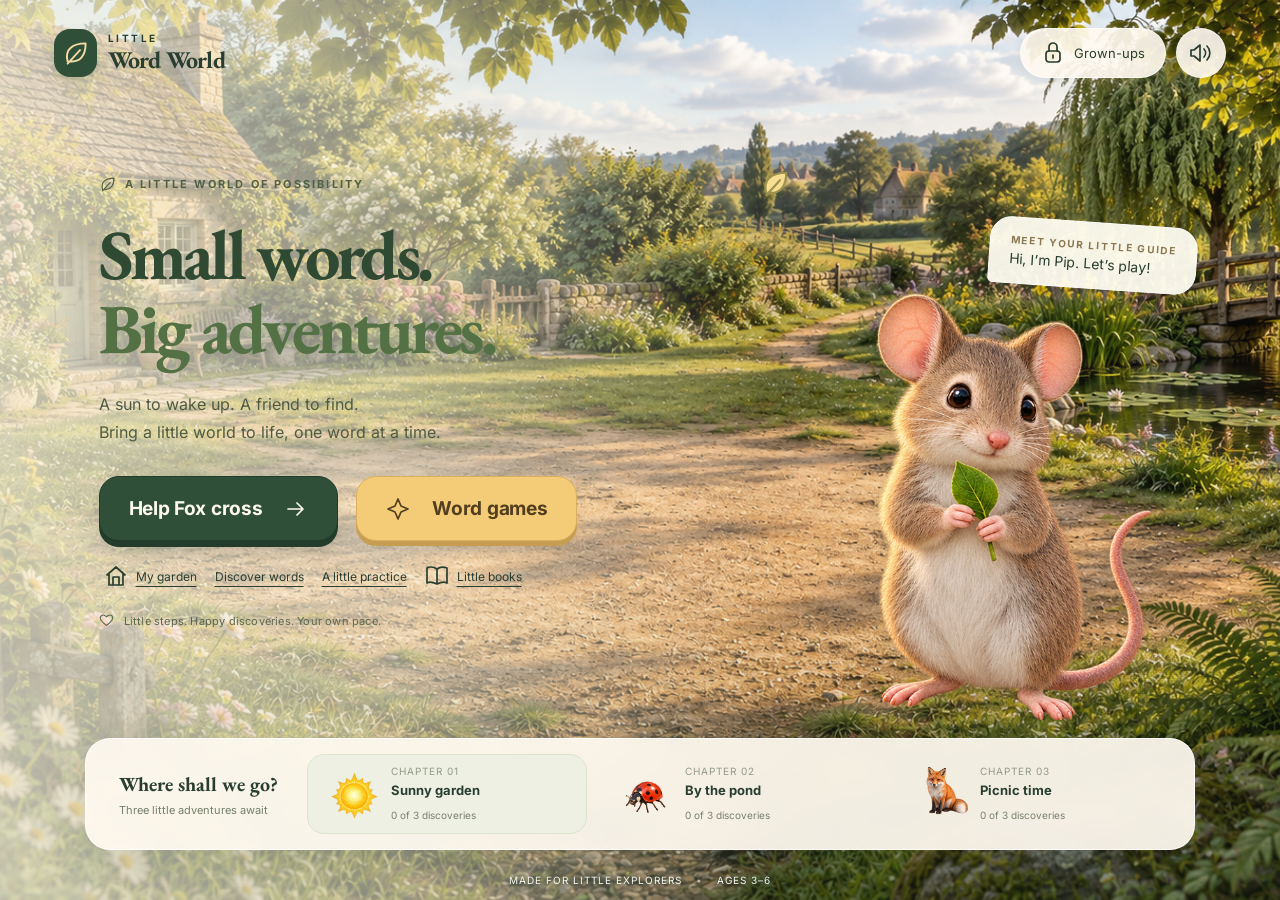
==== commit 866f7046: "Add word changers, picture pairs, and story-building games" ====
--- a/little-word-world/index.html
+++ b/little-word-world/index.html
@@ -7,9 +7,9 @@
   <meta name="description" content="A little garden full of reading adventures. Listen, build words, and bring your world to life with Pip the mouse.">
   <title>Little Word World — A reading adventure</title>
   <link rel="icon" href="data:image/svg+xml,%3Csvg xmlns='http://www.w3.org/2000/svg' viewBox='0 0 64 64'%3E%3Crect width='64' height='64' rx='18' fill='%23405c3d'/%3E%3Cpath d='M16 42C13 20 34 11 49 15C49 35 38 47 22 43L40 24Z' fill='%23f7d78a'/%3E%3C/svg%3E">
-  <link rel="preload" as="image" href="assets/garden.png?v=adventure1">
-  <link rel="preload" as="image" href="assets/pip-poses.png?v=adventure1">
-  <link rel="stylesheet" href="style.css?v=adventure1">
+  <link rel="preload" as="image" href="assets/garden.png?v=wordgames1">
+  <link rel="preload" as="image" href="assets/pip-poses.png?v=wordgames1">
+  <link rel="stylesheet" href="style.css?v=wordgames1">
 </head>
 <body>
   <div class="world-backdrop" aria-hidden="true"></div>
@@ -18,6 +18,6 @@
   <div id="overlay-root"></div>
   <div id="particles" aria-hidden="true"></div>
   <div id="announcer" class="sr-only" role="status" aria-live="polite"></div>
-  <script type="module" src="app.js?v=adventure1"></script>
+  <script type="module" src="app.js?v=wordgames1"></script>
 </body>
 </html>
--- a/little-word-world/style.css
+++ b/little-word-world/style.css
@@ -3,10 +3,10 @@
 @font-face{font-family:'EB Garamond';src:url('assets/fonts/garden-serif.woff2') format('woff2');font-weight:500 700;font-display:swap}
 :root{--forest:#304f38;--green:#456846;--cream:#fffaf0;--ink:#293e30;--muted:#687263;--gold:#e5b861;--shadow:0 16px 50px #25382025;--font:'Inter',ui-rounded,system-ui,sans-serif;--display:'EB Garamond',Georgia,serif}
 [hidden]{display:none!important}*{box-sizing:border-box}html,body{margin:0;min-height:100%;color:var(--ink);font-family:var(--font)}body{background:#b5c58b}button,input{font:inherit}button{cursor:pointer;-webkit-tap-highlight-color:transparent;touch-action:manipulation}button:disabled{cursor:default}button:focus-visible,a:focus-visible,input:focus-visible{outline:4px solid #eabf58;outline-offset:5px}button{color:inherit}button svg{pointer-events:none}button:not(:disabled){transition:transform .18s,box-shadow .18s,background .18s}button:not(:disabled):active{transform:translateY(3px) scale(.98)}svg{width:24px;height:24px;vertical-align:middle;fill:none;stroke:currentColor;stroke-width:1.7;stroke-linecap:round;stroke-linejoin:round}h1,h2,h3,p{margin:0}h1,h2,h3{font-family:var(--display);font-weight:600}button,a{-webkit-user-select:none;user-select:none}.sr-only{position:absolute;width:1px;height:1px;padding:0;margin:-1px;overflow:hidden;clip:rect(0,0,0,0);white-space:nowrap;border:0}
-.world-backdrop,.world-light{position:fixed;inset:0;pointer-events:none}.world-backdrop{background:url('assets/garden.png?v=adventure1') center center/cover no-repeat;z-index:-3}.world-light{z-index:-2;background:linear-gradient(90deg,#f9f6e5bc 0%,#f9f6e588 32%,#f9f6e508 60%),linear-gradient(0deg,#20381640,transparent 35%)}body[data-screen=play] .world-light,body[data-screen=success] .world-light{background:#f5f4df26;backdrop-filter:blur(2px)}
+.world-backdrop,.world-light{position:fixed;inset:0;pointer-events:none}.world-backdrop{background:url('assets/garden.png?v=wordgames1') center center/cover no-repeat;z-index:-3}.world-light{z-index:-2;background:linear-gradient(90deg,#f9f6e5bc 0%,#f9f6e588 32%,#f9f6e508 60%),linear-gradient(0deg,#20381640,transparent 35%)}body[data-screen=play] .world-light,body[data-screen=success] .world-light{background:#f5f4df26;backdrop-filter:blur(2px)}
 #app{min-height:100svh;position:relative;display:flex;flex-direction:column}.topbar{height:106px;padding:24px 4.2%;display:flex;align-items:center;justify-content:space-between;gap:20px;z-index:5}.brand{display:flex;align-items:center;gap:11px;background:none;border:0;text-align:left;padding:0}.brand-emblem{width:43px;height:48px;border-radius:16px;background:var(--forest);display:grid;place-items:center;color:#f4dba4;box-shadow:0 4px 10px #2c492b20}.brand-emblem svg{width:27px;height:27px}.brand-name{font-family:var(--display);font-size:24px;line-height:1.04;letter-spacing:-.8px}.brand-name small{display:block;font-family:var(--font);font-size:10px;letter-spacing:2.5px;font-weight:700;margin-bottom:4px;text-transform:uppercase}.header-tools{display:flex;align-items:center;gap:10px}.round-button,.soft-button{background:#fffaf0e8;border:1px solid #fff8;box-shadow:0 3px 12px #34452510;display:inline-flex;align-items:center;justify-content:center;gap:9px;min-height:48px;border-radius:100px;font-weight:600}.round-button{width:50px;height:50px}.soft-button{padding:12px 20px;font-size:13px}.round-button:hover,.soft-button:hover{background:#fff;box-shadow:0 5px 16px #2b482421}.primary{display:inline-flex;align-items:center;justify-content:center;gap:22px;background:var(--forest);color:var(--cream);border:1px solid #203c2b;border-radius:20px;padding:18px 29px;min-height:65px;box-shadow:0 6px 0 #223b2a,0 12px 22px #20371e26;font-size:19px;font-weight:700;letter-spacing:-.3px}.primary:hover{background:#426847;box-shadow:0 6px 0 #223b2a,0 15px 26px #20371e33}.primary:active{box-shadow:0 2px 0 #223b2a}.primary.gold{background:#f4cc78;border-color:#d9af5f;color:#523e1f;box-shadow:0 5px 0 #c79e51}.text-button{border:0;background:transparent;display:inline-flex;align-items:center;gap:8px;padding:14px 12px;font-size:14px;font-weight:600;text-decoration:underline;text-underline-offset:5px}.eyebrow{font-size:11px;letter-spacing:2.2px;font-weight:700;text-transform:uppercase;color:#526044;display:flex;align-items:center;gap:9px}.eyebrow svg{width:17px;height:17px}
 .home-main{flex:1;display:flex;align-items:center;min-height:450px;width:min(1220px,90%);margin:0 auto;position:relative;padding:25px 0 65px}.hero-copy{width:52%;max-width:610px;position:relative;z-index:2;padding-left:3%}.hero-copy .eyebrow{margin-bottom:25px}.hero-copy h1{font-size:clamp(49px,5.5vw,83px);line-height:1.05;letter-spacing:-3.7px;color:#2f4933}.hero-copy h1 em{font-style:normal;color:#547145}.hero-description{font-size:16px;line-height:1.8;max-width:355px;margin:24px 0 29px;color:#4f5b42}.hero-actions{display:flex;gap:18px;align-items:center}.hero-note{display:flex;gap:10px;align-items:center;font-size:11px;letter-spacing:.2px;margin-top:27px;color:#5c674f}.hero-note svg{width:15px;height:15px}.hero-character{position:absolute;right:7%;bottom:18px;height:min(57vh,570px);width:35%;display:flex;justify-content:center;align-items:flex-end;pointer-events:none}.hero-character img{height:100%;max-width:100%;object-fit:contain;filter:drop-shadow(5px 15px 14px #3b40202b);animation:breathe 5s ease-in-out infinite;transform-origin:bottom center}.pip-bubble{position:absolute;top:3%;right:-1%;background:#fffdf2f0;border:1px solid #fff;border-radius:22px 22px 22px 5px;padding:16px 20px;box-shadow:var(--shadow);font-size:14px;transform:rotate(4deg);white-space:nowrap}.pip-bubble small{display:block;font-size:10px;letter-spacing:1.7px;text-transform:uppercase;color:#8c7852;margin-bottom:4px;font-weight:700}.floating-leaf{position:absolute;right:37%;top:10%;color:#f8edc3;filter:drop-shadow(0 3px 3px #455c2430);animation:drift 8s ease-in-out infinite}.floating-leaf svg{width:30px;height:30px;fill:#f7de93;stroke:#9d924d}
-.chapter-dock{position:relative;z-index:3;width:min(1110px,90%);margin:0 auto 24px;background:#fffaf0ed;border:1px solid #fffc;border-radius:25px;box-shadow:var(--shadow);padding:15px 18px;display:flex;align-items:center;gap:14px;backdrop-filter:blur(12px)}.dock-label{min-width:160px;padding:0 15px;font-size:11px;color:#73806b;line-height:1.6}.dock-label strong{display:block;font-family:var(--display);font-size:20px;font-weight:600;color:var(--ink);margin-bottom:2px}.chapter-card{display:flex;align-items:center;gap:12px;text-align:left;background:transparent;border:1px solid transparent;border-radius:17px;padding:10px 14px;flex:1;min-width:0}.chapter-card:hover,.chapter-card.selected{background:#edf0e3;border-color:#dce4cd}.chapter-card .sprite{width:57px;height:57px;flex:none}.chapter-card strong{display:block;font-size:13px;margin-bottom:5px}.chapter-card small{font-size:10px;color:#79816d}.chapter-number{font-size:10px;letter-spacing:1px;color:#939b88;display:block;margin-bottom:5px}.sprite{display:inline-block;background-image:url('assets/objects.png?v=adventure1');background-size:300% 300%;background-repeat:no-repeat;aspect-ratio:1;width:100px;flex-shrink:0}.footer-line{text-align:center;font-size:10px;color:#fff;letter-spacing:1px;text-shadow:0 1px 4px #1b351b;padding-bottom:14px}.footer-line span{padding:0 10px;opacity:.6}
+.chapter-dock{position:relative;z-index:3;width:min(1110px,90%);margin:0 auto 24px;background:#fffaf0ed;border:1px solid #fffc;border-radius:25px;box-shadow:var(--shadow);padding:15px 18px;display:flex;align-items:center;gap:14px;backdrop-filter:blur(12px)}.dock-label{min-width:160px;padding:0 15px;font-size:11px;color:#73806b;line-height:1.6}.dock-label strong{display:block;font-family:var(--display);font-size:20px;font-weight:600;color:var(--ink);margin-bottom:2px}.chapter-card{display:flex;align-items:center;gap:12px;text-align:left;background:transparent;border:1px solid transparent;border-radius:17px;padding:10px 14px;flex:1;min-width:0}.chapter-card:hover,.chapter-card.selected{background:#edf0e3;border-color:#dce4cd}.chapter-card .sprite{width:57px;height:57px;flex:none}.chapter-card strong{display:block;font-size:13px;margin-bottom:5px}.chapter-card small{font-size:10px;color:#79816d}.chapter-number{font-size:10px;letter-spacing:1px;color:#939b88;display:block;margin-bottom:5px}.sprite{display:inline-block;background-image:url('assets/objects.png?v=wordgames1');background-size:300% 300%;background-repeat:no-repeat;aspect-ratio:1;width:100px;flex-shrink:0}.footer-line{text-align:center;font-size:10px;color:#fff;letter-spacing:1px;text-shadow:0 1px 4px #1b351b;padding-bottom:14px}.footer-line span{padding:0 10px;opacity:.6}
 .garden-heading{margin:5px auto 0;text-align:center;background:#fffaf0e8;padding:18px 30px;border-radius:24px;box-shadow:var(--shadow)}.garden-heading h1{font-size:30px;letter-spacing:-1px}.garden-heading p{font-size:12px;color:#6d765f;margin-top:6px}.garden-stage{position:absolute;inset:0;touch-action:none;overflow:hidden}.garden-object{position:absolute;transform:translate(-50%,-50%);width:var(--size);height:var(--size);border:0;background:none;touch-action:none;z-index:2;padding:0;filter:drop-shadow(3px 7px 4px #37412730);cursor:grab}.garden-object .sprite{width:100%;height:100%;pointer-events:none}.garden-object::after{content:attr(data-word);position:absolute;bottom:-12px;left:50%;transform:translateX(-50%);font-size:15px;font-weight:700;letter-spacing:2px;background:#fffaf0ee;border-radius:20px;padding:4px 13px;opacity:0;transition:opacity .2s}.garden-object:hover::after,.garden-object:focus-visible::after,.garden-object.dancing::after{opacity:1}.garden-object.dancing{animation:wiggle .65s ease-in-out}.garden-object.dragging{cursor:grabbing;z-index:4;transition:none;filter:drop-shadow(6px 20px 8px #35402930)}.garden-object:not(:disabled):active{transform:translate(-50%,-50%) scale(1.08)}.garden-empty{position:absolute;left:50%;top:48%;transform:translate(-50%,-50%);text-align:center;background:#fffaf0ed;padding:26px 35px;border-radius:25px;box-shadow:var(--shadow)}.garden-empty p{font-size:16px;line-height:1.6;margin-bottom:20px}.garden-bottom{margin:auto auto 28px;z-index:5;display:flex;align-items:center;gap:14px;padding-top:320px}.garden-bottom .soft-button{min-height:58px;padding:15px 24px}.garden-pip{position:absolute;left:3%;bottom:7%;height:210px;pointer-events:none;filter:drop-shadow(0 10px 8px #36432240)}.garden-progress{display:flex;align-items:center;gap:8px;font-size:12px;background:#fffaf0ed;border-radius:50px;padding:12px 18px}.garden-progress svg{width:20px;height:20px;fill:#d8b665;color:#9d8547}
 .quest-layout{width:min(1010px,94%);margin:0 auto;flex:1;display:flex;align-items:center;justify-content:center;position:relative;padding:8px 0 27px}.quest-card{width:min(760px,100%);background:#fffaf1f5;border:1px solid #fff;border-radius:34px;padding:25px 40px 28px;box-shadow:0 20px 80px #223b2430;text-align:center;position:relative;z-index:2;backdrop-filter:blur(12px)}.quest-top{display:flex;align-items:center;justify-content:space-between;gap:12px;margin-bottom:22px}.quest-place{font-size:10px;text-transform:uppercase;letter-spacing:1.7px;font-weight:700;color:#7b8269}.stepper{display:flex;gap:8px;align-items:center}.stepper span{width:26px;height:8px;border-radius:10px;background:#e2e6d7}.stepper span.done{background:#6b8653}.stepper span.current{background:#e9bd66}.quest-top .round-button{height:38px;width:38px;min-height:38px;background:#f0edde;border-color:#e8e3d3}.quest-card h1{font-size:37px;letter-spacing:-1px;line-height:1.2;margin:0 0 8px}.instruction{font-size:14px;color:#77806c;min-height:21px}.listen-button{margin:16px auto 0;border:0;border-radius:50px;padding:10px 17px;min-height:44px;background:#edf0e4;color:#506348;font-size:12px;display:inline-flex;align-items:center;gap:8px}.listen-button svg{width:18px;height:18px}.word-visual{margin:8px auto 6px;display:flex;justify-content:center;align-items:center;gap:27px;min-height:135px}.word-visual .sprite{width:145px;height:145px;filter:drop-shadow(0 6px 6px #3e462411)}.printed-word{font-size:66px;letter-spacing:7px;font-weight:600;font-family:var(--font);line-height:1.2}.printed-word .accent{color:#bd863b;position:relative}.printed-word .accent:after{content:'';position:absolute;bottom:-4px;left:0;right:5px;height:5px;background:#e6c46f;border-radius:5px}.letter-options,.slots,.word-options,.picture-options{display:flex;justify-content:center;align-items:center;gap:16px;flex-wrap:wrap}.letter-tile{width:90px;height:96px;border-radius:17px;background:linear-gradient(150deg,#fff5df,#eed6a7);color:#654b2b;border:2px solid #e3c895;box-shadow:0 6px 0 #c5a477,0 8px 10px #ab895623,inset 0 2px 0 #fff9;font-size:53px;font-weight:600;line-height:1;padding:0}.letter-tile:hover{background:linear-gradient(150deg,#fffbed,#f5e5bf);transform:translateY(-3px)}.letter-tile.used{opacity:.22;box-shadow:0 2px 0 #c5a477;transform:translateY(4px);pointer-events:none}.letter-tile.hint,.choice.hint{animation:hint 1.1s ease-in-out infinite;outline:3px solid #7e9b62;outline-offset:6px}.slots{margin:20px 0 24px;gap:14px}.slot{width:84px;height:91px;border-radius:15px;border:2px dashed #c9c9b0;display:grid;place-items:center;font-size:49px;font-weight:600;color:#c9c6b4;background:#eeecdf66}.slot.filled{color:var(--forest);background:#e1ead4;border:2px solid #b5c9a2;box-shadow:0 4px 0 #bccca9}.slot.next{border-color:#b6a46f;background:#f1e7c770}.build-object{width:110px;height:110px;margin:8px auto 0}.build-object .sprite{width:100%;height:100%}.build-object~.slots{margin-top:9px}.choice{border:2px solid #e0dfca;border-radius:19px;background:#fffdf6;padding:18px 25px;min-height:87px;min-width:130px;box-shadow:0 5px 0 #d4d6c2;font-size:39px;font-weight:600;letter-spacing:3px}.choice:hover{background:#eef2e3;border-color:#a8bc91}.picture-options .choice{padding:8px 14px;min-width:120px}.picture-options .sprite{width:113px;height:113px}.quest-footer{display:flex;align-items:center;justify-content:center;gap:8px;min-height:43px;margin-top:21px;color:#838977;font-size:12px}.quest-footer .text-button{font-size:12px;font-weight:500;color:#7a826f}.quest-feedback{font-size:14px;font-weight:600;color:#526d44;min-height:24px;padding:3px}.quest-pip{position:absolute;left:-42px;bottom:40px;height:240px;z-index:3;pointer-events:none;filter:drop-shadow(0 6px 8px #37452326)}.quest-pip img{height:100%}.pip-caption{position:absolute;bottom:185px;left:-72px;transform:rotate(-7deg);width:160px;background:#fffdf3;padding:13px 14px;border-radius:18px 18px 4px 18px;box-shadow:var(--shadow);font-size:12px;text-align:center}.play-nav{width:min(760px,90%);margin:0 auto 18px;display:flex;align-items:center;justify-content:space-between;font-size:11px;color:#fff;text-shadow:0 1px 5px #142f17}.play-nav .text-button{color:#fff;text-shadow:inherit;font-size:12px;text-decoration:none;background:#243e3970;border-radius:50px;padding:12px 20px}
 .success-card{max-width:660px;padding:28px 38px 35px}.success-badge{display:inline-flex;align-items:center;gap:7px;font-size:10px;letter-spacing:2px;text-transform:uppercase;color:#8a713b;background:#f8edcc;border-radius:40px;padding:9px 14px;margin-bottom:15px}.success-badge svg{width:15px;height:15px;fill:#e8c875}.success-object{width:175px;height:175px;margin:5px auto;animation:arrive .7s ease-out both}.success-object .sprite{width:100%;height:100%;filter:drop-shadow(0 12px 8px #60612f1a)}.success-word{font-size:54px;letter-spacing:9px;font-weight:600;color:#49643c;margin:6px 0 10px}.success-card h1{font-size:31px}.success-card p{color:#788169;font-size:13px;line-height:1.7;max-width:400px;margin:10px auto 22px}.success-actions{display:flex;gap:10px;align-items:center;justify-content:center}.success-actions .primary{font-size:16px;min-height:57px;padding:14px 22px}.new-discovery{font-size:11px;color:#8c937c;margin:20px 0 0}.story-line{font-size:clamp(24px,4vw,40px);font-weight:500;letter-spacing:1px;margin:25px 0}.story-cast{display:flex;justify-content:center;gap:20px}.story-cast .sprite{width:145px;height:145px}.story-blank{border-bottom:3px dashed #9ca687;display:inline-block;min-width:80px;color:#aaa}.story-complete{color:#628348}.story-complete .sprite{width:135px;height:135px}
@@ -19,14 +19,103 @@
 @media(max-height:680px) and (min-width:761px){.topbar{height:80px;padding-top:13px;padding-bottom:13px}.home-main{min-height:350px;padding-top:0;padding-bottom:30px}.hero-copy h1{font-size:57px}.hero-description{margin:16px 0 19px}.hero-copy .eyebrow{margin-bottom:17px}.hero-note{margin-top:18px}.hero-character{height:380px;bottom:5px}.chapter-dock{margin-bottom:12px;padding:10px 15px}.quest-layout{padding-bottom:8px}.quest-card{padding:15px 30px}.quest-top{margin-bottom:10px}.quest-card h1{font-size:29px}.word-visual{min-height:93px}.word-visual .sprite{width:100px;height:100px}.listen-button{margin-top:8px}.letter-tile{width:74px;height:77px;font-size:43px}.quest-footer{margin-top:15px;min-height:30px}.build-object{width:75px;height:75px}.slot{width:64px;height:69px;font-size:40px}.slots{margin-bottom:17px}.success-object{width:123px;height:123px}.success-word{font-size:40px}.success-card p{margin:7px auto 15px}.play-nav{margin-bottom:10px}.garden-bottom{padding-top:240px}}
 
 /* The woodland adventure: art stays in fixed coordinates at every screen size. */
-.home-shortcuts{display:flex;flex-wrap:wrap;gap:0 8px;margin-top:14px}.home-shortcuts .text-button{font-size:12px;padding:9px 5px}.hero-note{margin-top:16px}.hero-character{width:38%;right:2%}.pip-actor{display:block;width:100%;height:100%;aspect-ratio:1;background:url('assets/pip-poses.png?v=adventure1') 0 0/200% 200% no-repeat;animation:pip-idle 12s steps(1,end) infinite;filter:drop-shadow(0 6px 6px #303e2020)}.hero-character>.pip-actor{height:auto;aspect-ratio:1;max-height:100%}.quest-pip{width:235px;height:235px;left:-67px}.garden-pip{width:210px;height:210px}.pip-actor.sleepy{animation:none;background-position:100% 100%}@keyframes pip-idle{0%,32%,35%,72%,83%,100%{background-position:0 0}33%,34%,82%{background-position:100% 0}73%,81%{background-position:0 100%}}
-.blend-object{width:85px;height:85px;margin:8px auto}.blend-object .sprite{width:100%;height:100%}.sound-letters{display:flex;gap:14px;justify-content:center;margin:10px auto}.sound-letter{border:2px solid #d4ddc4;border-radius:18px;min-width:91px;padding:10px 17px;background:#fffef9;font-size:56px;font-weight:700;line-height:1.2;box-shadow:0 4px 0 #c6ceb5}.sound-dots{display:flex;justify-content:center;gap:7px;height:15px;margin-top:5px}.sound-dots i{width:8px;height:8px;border-radius:50%;background:#a6b690}.sound-letter.speaking,.reading-word.speaking{background:#f9df95;box-shadow:0 0 0 4px #edbf58;color:#3c512f}.blend-slider{display:block;width:min(355px,94%);height:48px;accent-color:#526f43;margin:8px auto 0;touch-action:pan-y;cursor:ew-resize}.blend-controls{display:flex;align-items:center;justify-content:center;gap:12px;flex-wrap:wrap}.blend-controls .listen-button{margin:0}.sound-note{font-size:12px;margin-top:15px;color:#738063}.reading-table{overflow-x:auto}.reading-table table{border-collapse:collapse;width:100%;font-size:12px}.reading-table caption{text-align:left;color:#6d7864;margin-bottom:12px}.reading-table th,.reading-table td{padding:8px;text-align:left;border-bottom:1px solid #dfe4d7}.reading-table thead th{color:#66715e}.reading-table tbody th{font-size:17px;letter-spacing:2px}
-.adventure-layout{width:min(1240px,94%);margin:auto;display:grid;grid-template-columns:minmax(0,1fr) 305px;align-items:center;gap:22px;padding:12px 0 36px}.stream-scene{position:relative;aspect-ratio:3/2;width:100%;background:url('assets/stream.png?v=adventure1') center/100% 100% no-repeat;border-radius:28px;box-shadow:0 16px 55px #25331d40;overflow:hidden;border:1px solid #fff7;isolation:isolate}.adventure-card{background:#fffaf3f5;padding:28px 24px;border-radius:27px;box-shadow:var(--shadow);text-align:left}.adventure-card .eyebrow{font-size:9px;letter-spacing:1.7px}.adventure-card h1{font-size:36px;line-height:1.05;margin:22px 0 12px}.adventure-card p{font-size:13px;line-height:1.7;color:#6a745f;margin:0 0 22px}.adventure-card .primary{font-size:16px;min-height:58px;width:100%;padding:15px 18px;gap:8px}.mission-progress{display:flex;gap:10px;margin-top:17px}.mission-progress>span{width:47px;height:47px;border-radius:50%;background:#e7ecde;border:2px solid transparent;display:grid;place-items:center}.mission-progress>span .sprite{width:39px;height:39px}.mission-progress .current{border-color:#cba25b;background:#fff0c6}.mission-progress .done{background:#e0eacb;color:#516c3f}.adventure-bottom{display:flex;justify-content:space-between;gap:5px;flex-wrap:wrap;margin-top:15px}.adventure-bottom .text-button{font-size:10px;padding:8px 0;min-height:44px}.adventure-actions{display:flex;flex-direction:column;gap:12px}.adventure-actions .text-button{justify-content:center;font-size:11px}.adventure-card .save-note{font-size:10px;line-height:1.65;margin:17px 0 0}.scene-caption{position:absolute;bottom:18px;left:50%;transform:translateX(-50%);background:#fffaf1e8;color:#526145;border:1px solid #fff9;border-radius:30px;padding:10px 18px;font-size:12px;white-space:nowrap;z-index:5}.water-shimmer{position:absolute;inset:48% 37% 5% 37%;background:repeating-linear-gradient(175deg,transparent 0 13px,#f3fbec2c 14px 16px,transparent 18px 25px);border-radius:40%;mix-blend-mode:screen;animation:stream-ripple 4s linear infinite;pointer-events:none;opacity:.5;z-index:0}@keyframes stream-ripple{from{background-position:0 0}to{background-position:8px 50px}}.stream-leaf{position:absolute;top:8%;width:12px;height:23px;background:linear-gradient(40deg,#596c25,#a4b94e);border-radius:80% 10% 70% 10%;opacity:.65;pointer-events:none;animation:woodland-leaf 16s ease-in-out infinite}.leaf-one{left:8%;animation-delay:-5s}.leaf-two{left:83%;animation-delay:-11s;transform:scale(.7)}@keyframes woodland-leaf{0%{transform:translate(0,-60px) rotate(0);opacity:0}15%{opacity:.65}90%{opacity:.5}100%{transform:translate(55px,310px) rotate(210deg);opacity:0}}
-.mission-bridge{position:absolute;left:50%;top:64%;width:40%;height:24%;transform:translate(-50%,-50%);filter:drop-shadow(0 7px 4px #1e321f66);z-index:2}.mission-bridge .sprite{width:100%;height:100%}.fox-position{position:absolute;left:11%;top:41%;width:28%;aspect-ratio:1.4;z-index:3;filter:drop-shadow(0 4px 2px #202b233b)}.fox-position.across{left:66%;top:41%}.fox-walker{display:block;width:100%;height:100%;background:url('assets/fox-walk.png?v=adventure1') 0 0/400% 200% no-repeat}.fox-position.crossing{animation:fox-cross 3.2s linear both}.crossing .fox-walker{animation:fox-steps .8s steps(1,end) infinite}@keyframes fox-cross{from{left:11%}to{left:66%}}@keyframes fox-steps{0%,100%{background-position:0 0}12.5%{background-position:33.333% 0}25%{background-position:66.667% 0}37.5%{background-position:100% 0}50%{background-position:0 100%}62.5%{background-position:33.333% 100%}75%{background-position:66.667% 100%}87.5%{background-position:100% 100%}}.mission-target{position:absolute;left:35%;top:58%;width:31%;height:16%;border:3px dashed #fff8b8;background:#e2b24c44;color:white;text-shadow:0 1px 4px #314823;border-radius:50%;font-size:17px;display:flex;gap:6px;align-items:center;justify-content:center;z-index:5}.mission-token{display:flex;align-items:center;justify-content:center;gap:17px;margin:0 auto 20px;border:2px solid #dce2cf;border-radius:20px;background:#fffaf0;padding:5px 18px;touch-action:none;position:relative;z-index:10;cursor:grab}.mission-token .sprite{width:90px;height:90px}.mission-token>span:last-child{font-size:33px;font-weight:700;letter-spacing:4px}.picnic-cup{position:absolute;left:82%;top:53%;width:8%;height:12%;z-index:3;filter:drop-shadow(0 3px 2px #394e3e45)}.picnic-cup .sprite{width:100%;height:100%}.picnic-pip{position:absolute;left:69%;top:51%;width:14%;aspect-ratio:1;z-index:4}
-.library{width:min(1030px,92%);margin:20px auto 40px}.library-heading{text-align:center;background:#fffaf0eb;border-radius:26px;padding:23px;margin:0 auto 26px;max-width:620px}.library-heading .eyebrow{justify-content:center;font-size:9px}.library-heading h1{font-size:44px;margin:12px 0 7px}.library-heading p{font-size:13px;color:#747c66}.book-shelf{display:grid;grid-template-columns:repeat(3,1fr);gap:26px}.book-cover{position:relative;border:1px solid #d7c6a4;border-left:13px solid #7b885a;border-radius:7px 20px 20px 7px;box-shadow:4px 7px 0 #c6bfa5,0 20px 30px #253d3040;padding:25px 18px;background:linear-gradient(140deg,#f8edd7,#ede6ce);text-align:center;display:flex;align-items:center;flex-direction:column;gap:17px}.book-bug{border-left-color:#967953;background:linear-gradient(140deg,#f6edc6,#d5dfc1)}.book-fox{border-left-color:#a76e43;background:linear-gradient(140deg,#fff2d4,#ebd9b8)}.cover-art{width:100%;aspect-ratio:1;display:grid;place-items:center;background:#ffffff45;border-radius:50%;}.cover-art .sprite{width:87%;height:87%}.book-cover strong{font-family:var(--display);font-size:29px;line-height:1.1}.book-cover>span:last-of-type{font-size:12px;font-weight:600}.book-cover small{font-size:10px;color:#70755c}.library-actions{display:flex;justify-content:center;gap:12px;margin:32px auto 0;flex-wrap:wrap}.reader-layout{width:min(1050px,94%);margin:5px auto 25px}.reader-top{display:flex;justify-content:space-between;align-items:center;gap:15px;margin-bottom:18px}.reader-top>span{background:#fffaf0ee;border-radius:25px;padding:13px 18px;font-size:12px}.open-book{display:grid;grid-template-columns:1fr 1fr;background:#fffaf0;border:1px solid #fff8;border-radius:12px 25px 25px 12px;box-shadow:0 12px 0 #cbc6b0,0 25px 50px #203b2840;overflow:hidden;min-height:385px}.book-illustration{position:relative;background:linear-gradient(#fff2c44d,#fff2c415),url('assets/garden.png?v=adventure1') 48% center/cover no-repeat;border-right:2px solid #d4c9a350;min-height:360px;isolation:isolate}.scene-fox{background-image:linear-gradient(#fff2c422,#fff2c411),url('assets/stream.png?v=adventure1');background-position:center}.book-character{position:absolute;width:57%;aspect-ratio:1;left:50%;top:50%;transform:translate(-50%,-50%);filter:drop-shadow(0 7px 4px #31413233)}.book-character .sprite{width:100%;height:100%}.page-2.scene-cat .cast-cat{top:60%;width:64%}.page-2.scene-cat .cast-hat{width:36%;top:25%;left:50%;z-index:2}.scene-bug .cast-log{width:78%;top:66%}.page-2.scene-bug .cast-bug{width:23%;top:52%;z-index:3}.scene-fox .cast-log{width:88%;top:68%;left:51%}.scene-fox .cast-fox{width:44%;top:48%;z-index:2}.scene-fox .cast-cup{width:21%;top:62%;left:79%}.scene-fox.page-2 .cast-fox{left:72%;top:47%}.book-page{position:relative;display:flex;justify-content:center;align-items:center;flex-direction:column;gap:16px;padding:40px 26px 30px;background:linear-gradient(90deg,#e6e0ce44,transparent 7%)}.page-number{position:absolute;top:18px;right:24px;font-size:11px;color:#a4a186}.reading-line{display:flex;justify-content:center;align-items:center;gap:7px;flex-wrap:wrap;max-width:380px;margin:18px 0;font-size:44px}.reading-word{font:inherit;font-family:var(--font);font-weight:600;line-height:1.3;letter-spacing:1px;border:0;border-radius:8px;background:none;padding:5px 4px;min-width:44px;min-height:54px}.reading-word:hover{background:#efe8ce}.reading-period{margin-left:-7px}.missing-word{min-width:66px;border-bottom:3px dashed #9daa80;text-align:center;color:#70864b}.book-choices{gap:8px}.book-choices .choice{min-width:76px;padding:6px}.book-choices .sprite{width:76px;height:76px}.book-feedback{font-size:11px;text-align:center;line-height:1.65;color:#727c61}.reader-nav{display:flex;justify-content:space-between;gap:16px;margin-top:32px}.reader-nav .primary{font-size:15px;min-height:52px}.reader-nav :disabled{opacity:.4}.book-ending .eyebrow{justify-content:center;margin:20px auto}.talk-prompt{font-size:15px;color:#6b765f;line-height:1.7;margin:25px 0}.rest-screen{margin:auto;text-align:center;padding:10px 28px 40px;background:#fffaf0e8;border-radius:40px;width:min(520px,91%);box-shadow:var(--shadow)}.rest-pip{width:235px;height:235px;margin:0 auto}.rest-screen .eyebrow{justify-content:center;font-size:9px}.rest-screen h1{font-size:45px;margin:16px 0}.rest-screen p{font-size:14px;line-height:1.9;color:#6c755d;margin-bottom:25px}
+.home-shortcuts{display:flex;flex-wrap:wrap;gap:0 8px;margin-top:14px}.home-shortcuts .text-button{font-size:12px;padding:9px 5px}.hero-note{margin-top:16px}.hero-character{width:38%;right:2%}.pip-actor{display:block;width:100%;height:100%;aspect-ratio:1;background:url('assets/pip-poses.png?v=wordgames1') 0 0/200% 200% no-repeat;animation:pip-idle 12s steps(1,end) infinite;filter:drop-shadow(0 6px 6px #303e2020)}.hero-character>.pip-actor{height:auto;aspect-ratio:1;max-height:100%}.quest-pip{width:235px;height:235px;left:-67px}.garden-pip{width:210px;height:210px}.pip-actor.sleepy{animation:none;background-position:100% 100%}@keyframes pip-idle{0%,32%,35%,72%,83%,100%{background-position:0 0}33%,34%,82%{background-position:100% 0}73%,81%{background-position:0 100%}}
+.reading-word.speaking{background:#f9df95;box-shadow:0 0 0 4px #edbf58;color:#3c512f}.reading-table{overflow-x:auto}.reading-table table{border-collapse:collapse;width:100%;font-size:12px}.reading-table caption{text-align:left;color:#6d7864;margin-bottom:12px}.reading-table th,.reading-table td{padding:8px;text-align:left;border-bottom:1px solid #dfe4d7}.reading-table thead th{color:#66715e}.reading-table tbody th{font-size:17px;letter-spacing:2px}
+.adventure-layout{width:min(1240px,94%);margin:auto;display:grid;grid-template-columns:minmax(0,1fr) 305px;align-items:center;gap:22px;padding:12px 0 36px}.stream-scene{position:relative;aspect-ratio:3/2;width:100%;background:url('assets/stream.png?v=wordgames1') center/100% 100% no-repeat;border-radius:28px;box-shadow:0 16px 55px #25331d40;overflow:hidden;border:1px solid #fff7;isolation:isolate}.adventure-card{background:#fffaf3f5;padding:28px 24px;border-radius:27px;box-shadow:var(--shadow);text-align:left}.adventure-card .eyebrow{font-size:9px;letter-spacing:1.7px}.adventure-card h1{font-size:36px;line-height:1.05;margin:22px 0 12px}.adventure-card p{font-size:13px;line-height:1.7;color:#6a745f;margin:0 0 22px}.adventure-card .primary{font-size:16px;min-height:58px;width:100%;padding:15px 18px;gap:8px}.mission-progress{display:flex;gap:10px;margin-top:17px}.mission-progress>span{width:47px;height:47px;border-radius:50%;background:#e7ecde;border:2px solid transparent;display:grid;place-items:center}.mission-progress>span .sprite{width:39px;height:39px}.mission-progress .current{border-color:#cba25b;background:#fff0c6}.mission-progress .done{background:#e0eacb;color:#516c3f}.adventure-bottom{display:flex;justify-content:space-between;gap:5px;flex-wrap:wrap;margin-top:15px}.adventure-bottom .text-button{font-size:10px;padding:8px 0;min-height:44px}.adventure-actions{display:flex;flex-direction:column;gap:12px}.adventure-actions .text-button{justify-content:center;font-size:11px}.adventure-card .save-note{font-size:10px;line-height:1.65;margin:17px 0 0}.scene-caption{position:absolute;bottom:18px;left:50%;transform:translateX(-50%);background:#fffaf1e8;color:#526145;border:1px solid #fff9;border-radius:30px;padding:10px 18px;font-size:12px;white-space:nowrap;z-index:5}.water-shimmer{position:absolute;inset:48% 37% 5% 37%;background:repeating-linear-gradient(175deg,transparent 0 13px,#f3fbec2c 14px 16px,transparent 18px 25px);border-radius:40%;mix-blend-mode:screen;animation:stream-ripple 4s linear infinite;pointer-events:none;opacity:.5;z-index:0}@keyframes stream-ripple{from{background-position:0 0}to{background-position:8px 50px}}.stream-leaf{position:absolute;top:8%;width:12px;height:23px;background:linear-gradient(40deg,#596c25,#a4b94e);border-radius:80% 10% 70% 10%;opacity:.65;pointer-events:none;animation:woodland-leaf 16s ease-in-out infinite}.leaf-one{left:8%;animation-delay:-5s}.leaf-two{left:83%;animation-delay:-11s;transform:scale(.7)}@keyframes woodland-leaf{0%{transform:translate(0,-60px) rotate(0);opacity:0}15%{opacity:.65}90%{opacity:.5}100%{transform:translate(55px,310px) rotate(210deg);opacity:0}}
+.mission-bridge{position:absolute;left:50%;top:64%;width:40%;height:24%;transform:translate(-50%,-50%);filter:drop-shadow(0 7px 4px #1e321f66);z-index:2}.mission-bridge .sprite{width:100%;height:100%}.fox-position{position:absolute;left:11%;top:41%;width:28%;aspect-ratio:1.4;z-index:3;filter:drop-shadow(0 4px 2px #202b233b)}.fox-position.across{left:66%;top:41%}.fox-walker{display:block;width:100%;height:100%;background:url('assets/fox-walk.png?v=wordgames1') 0 0/400% 200% no-repeat}.fox-position.crossing{animation:fox-cross 3.2s linear both}.crossing .fox-walker{animation:fox-steps .8s steps(1,end) infinite}@keyframes fox-cross{from{left:11%}to{left:66%}}@keyframes fox-steps{0%,100%{background-position:0 0}12.5%{background-position:33.333% 0}25%{background-position:66.667% 0}37.5%{background-position:100% 0}50%{background-position:0 100%}62.5%{background-position:33.333% 100%}75%{background-position:66.667% 100%}87.5%{background-position:100% 100%}}.mission-target{position:absolute;left:35%;top:58%;width:31%;height:16%;border:3px dashed #fff8b8;background:#e2b24c44;color:white;text-shadow:0 1px 4px #314823;border-radius:50%;font-size:17px;display:flex;gap:6px;align-items:center;justify-content:center;z-index:5}.mission-token{display:flex;align-items:center;justify-content:center;gap:17px;margin:0 auto 20px;border:2px solid #dce2cf;border-radius:20px;background:#fffaf0;padding:5px 18px;touch-action:none;position:relative;z-index:10;cursor:grab}.mission-token .sprite{width:90px;height:90px}.mission-token>span:last-child{font-size:33px;font-weight:700;letter-spacing:4px}.picnic-cup{position:absolute;left:82%;top:53%;width:8%;height:12%;z-index:3;filter:drop-shadow(0 3px 2px #394e3e45)}.picnic-cup .sprite{width:100%;height:100%}.picnic-pip{position:absolute;left:69%;top:51%;width:14%;aspect-ratio:1;z-index:4}
+.library{width:min(1030px,92%);margin:20px auto 40px}.library-heading{text-align:center;background:#fffaf0eb;border-radius:26px;padding:23px;margin:0 auto 26px;max-width:620px}.library-heading .eyebrow{justify-content:center;font-size:9px}.library-heading h1{font-size:44px;margin:12px 0 7px}.library-heading p{font-size:13px;color:#747c66}.book-shelf{display:grid;grid-template-columns:repeat(3,1fr);gap:26px}.book-cover{position:relative;border:1px solid #d7c6a4;border-left:13px solid #7b885a;border-radius:7px 20px 20px 7px;box-shadow:4px 7px 0 #c6bfa5,0 20px 30px #253d3040;padding:25px 18px;background:linear-gradient(140deg,#f8edd7,#ede6ce);text-align:center;display:flex;align-items:center;flex-direction:column;gap:17px}.book-bug{border-left-color:#967953;background:linear-gradient(140deg,#f6edc6,#d5dfc1)}.book-fox{border-left-color:#a76e43;background:linear-gradient(140deg,#fff2d4,#ebd9b8)}.cover-art{width:100%;aspect-ratio:1;display:grid;place-items:center;background:#ffffff45;border-radius:50%;}.cover-art .sprite{width:87%;height:87%}.book-cover strong{font-family:var(--display);font-size:29px;line-height:1.1}.book-cover>span:last-of-type{font-size:12px;font-weight:600}.book-cover small{font-size:10px;color:#70755c}.library-actions{display:flex;justify-content:center;gap:12px;margin:32px auto 0;flex-wrap:wrap}.reader-layout{width:min(1050px,94%);margin:5px auto 25px}.reader-top{display:flex;justify-content:space-between;align-items:center;gap:15px;margin-bottom:18px}.reader-top>span{background:#fffaf0ee;border-radius:25px;padding:13px 18px;font-size:12px}.open-book{display:grid;grid-template-columns:1fr 1fr;background:#fffaf0;border:1px solid #fff8;border-radius:12px 25px 25px 12px;box-shadow:0 12px 0 #cbc6b0,0 25px 50px #203b2840;overflow:hidden;min-height:385px}.book-illustration{position:relative;background:linear-gradient(#fff2c44d,#fff2c415),url('assets/garden.png?v=wordgames1') 48% center/cover no-repeat;border-right:2px solid #d4c9a350;min-height:360px;isolation:isolate}.scene-fox{background-image:linear-gradient(#fff2c422,#fff2c411),url('assets/stream.png?v=wordgames1');background-position:center}.book-character{position:absolute;width:57%;aspect-ratio:1;left:50%;top:50%;transform:translate(-50%,-50%);filter:drop-shadow(0 7px 4px #31413233)}.book-character .sprite{width:100%;height:100%}.page-2.scene-cat .cast-cat{top:60%;width:64%}.page-2.scene-cat .cast-hat{width:36%;top:25%;left:50%;z-index:2}.scene-bug .cast-log{width:78%;top:66%}.page-2.scene-bug .cast-bug{width:23%;top:52%;z-index:3}.scene-fox .cast-log{width:88%;top:68%;left:51%}.scene-fox .cast-fox{width:44%;top:48%;z-index:2}.scene-fox .cast-cup{width:21%;top:62%;left:79%}.scene-fox.page-2 .cast-fox{left:72%;top:47%}.book-page{position:relative;display:flex;justify-content:center;align-items:center;flex-direction:column;gap:16px;padding:40px 26px 30px;background:linear-gradient(90deg,#e6e0ce44,transparent 7%)}.page-number{position:absolute;top:18px;right:24px;font-size:11px;color:#a4a186}.reading-line{display:flex;justify-content:center;align-items:center;gap:7px;flex-wrap:wrap;max-width:380px;margin:18px 0;font-size:44px}.reading-word{font:inherit;font-family:var(--font);font-weight:600;line-height:1.3;letter-spacing:1px;border:0;border-radius:8px;background:none;padding:5px 4px;min-width:44px;min-height:54px}.reading-word:hover{background:#efe8ce}.reading-period{margin-left:-7px}.missing-word{min-width:66px;border-bottom:3px dashed #9daa80;text-align:center;color:#70864b}.book-choices{gap:8px}.book-choices .choice{min-width:76px;padding:6px}.book-choices .sprite{width:76px;height:76px}.book-feedback{font-size:11px;text-align:center;line-height:1.65;color:#727c61}.reader-nav{display:flex;justify-content:space-between;gap:16px;margin-top:32px}.reader-nav .primary{font-size:15px;min-height:52px}.reader-nav :disabled{opacity:.4}.book-ending .eyebrow{justify-content:center;margin:20px auto}.talk-prompt{font-size:15px;color:#6b765f;line-height:1.7;margin:25px 0}.rest-screen{margin:auto;text-align:center;padding:10px 28px 40px;background:#fffaf0e8;border-radius:40px;width:min(520px,91%);box-shadow:var(--shadow)}.rest-pip{width:235px;height:235px;margin:0 auto}.rest-screen .eyebrow{justify-content:center;font-size:9px}.rest-screen h1{font-size:45px;margin:16px 0}.rest-screen p{font-size:14px;line-height:1.9;color:#6c755d;margin-bottom:25px}
 @media(max-width:1000px){.adventure-layout{grid-template-columns:minmax(0,1fr) 255px;gap:14px}.adventure-card{padding:20px 18px}.adventure-card h1{font-size:30px}.adventure-card p{font-size:12px}.adventure-card .primary{font-size:14px}.mission-token .sprite{width:68px;height:68px}.mission-token>span:last-child{font-size:27px}.quest-pip{left:-23px;width:185px;height:185px}.book-shelf{gap:18px}.book-cover strong{font-size:25px}}
-@media(max-width:760px){.hero-character{width:55%;right:-10%;bottom:62px}.hero-character>.pip-actor{height:auto}.home-shortcuts{max-width:260px;gap:0 7px}.home-shortcuts .text-button{font-size:10px;padding:8px 3px;min-height:40px}.home-shortcuts .text-button svg{display:none}.home-main{min-height:475px}.hero-note{max-width:230px;font-size:9px}.adventure-layout{grid-template-columns:1fr;max-width:580px;margin:0 auto;gap:14px}.adventure-card{padding:22px}.adventure-card h1{margin-top:12px}.adventure-card .eyebrow{display:none}.mission-progress{margin-top:0;float:right}.adventure-card h1{padding-right:160px;font-size:28px;min-height:55px}.adventure-card p{margin:0 0 15px}.adventure-card .primary{font-size:16px;min-height:56px}.adventure-actions{display:grid;grid-template-columns:1fr 1fr}.adventure-actions .primary{grid-column:1/-1}.adventure-actions .text-button{grid-column:1/-1}.mission-token{padding:0 15px;margin-bottom:14px}.mission-token .sprite{width:65px;height:65px}.scene-caption{font-size:10px;bottom:12px;padding:7px 13px}.mission-target{font-size:13px;min-height:44px}.adventure-bottom{margin-top:5px}.garden-pip{width:145px;height:145px}.library-heading h1{font-size:33px}.library-heading p{font-size:12px}.book-shelf{gap:14px;grid-template-columns:repeat(3,minmax(0,1fr))}.book-cover{padding:17px 7px;border-left-width:7px;gap:14px}.book-cover strong{font-size:19px}.book-cover>span:last-of-type{font-size:10px}.book-cover>span:last-of-type svg{display:none}.book-cover small{font-size:8px}.reader-top>span{font-size:10px;padding:12px}.reader-top .soft-button{font-size:11px;padding:10px 13px}.open-book{grid-template-columns:1fr;min-height:0}.book-illustration{min-height:0;aspect-ratio:1.75;border-right:0}.book-character{width:40%;}.page-2.scene-cat .cast-cat{width:43%;top:61%}.page-2.scene-cat .cast-hat{width:24%;top:20%}.scene-bug .cast-log{width:55%;top:72%}.page-2.scene-bug .cast-bug{width:16%;top:45%}.scene-fox .cast-log{width:68%;top:74%}.scene-fox .cast-fox{width:31%;top:42%}.scene-fox .cast-cup{width:15%;top:65%}.scene-fox.page-2 .cast-fox{top:45%}.book-page{padding:20px 15px;gap:10px;min-height:185px}.reading-line{font-size:34px;margin:8px 0;gap:4px;max-width:100%}.reading-word{min-height:48px}.page-number{top:8px;right:14px}.book-choices .sprite{width:66px;height:66px}.book-choices .choice{min-height:70px;min-width:75px}.reader-nav{margin-top:25px}.sound-letter{min-width:77px;font-size:47px}.sound-letters{gap:12px}.blend-object{width:70px;height:70px}.rest-pip{width:210px;height:210px}.rest-screen h1{font-size:36px}}
+@media(max-width:760px){.hero-character{width:55%;right:-10%;bottom:62px}.hero-character>.pip-actor{height:auto}.home-shortcuts{max-width:260px;gap:0 7px}.home-shortcuts .text-button{font-size:10px;padding:8px 3px;min-height:40px}.home-shortcuts .text-button svg{display:none}.home-main{min-height:475px}.hero-note{max-width:230px;font-size:9px}.adventure-layout{grid-template-columns:1fr;max-width:580px;margin:0 auto;gap:14px}.adventure-card{padding:22px}.adventure-card h1{margin-top:12px}.adventure-card .eyebrow{display:none}.mission-progress{margin-top:0;float:right}.adventure-card h1{padding-right:160px;font-size:28px;min-height:55px}.adventure-card p{margin:0 0 15px}.adventure-card .primary{font-size:16px;min-height:56px}.adventure-actions{display:grid;grid-template-columns:1fr 1fr}.adventure-actions .primary{grid-column:1/-1}.adventure-actions .text-button{grid-column:1/-1}.mission-token{padding:0 15px;margin-bottom:14px}.mission-token .sprite{width:65px;height:65px}.scene-caption{font-size:10px;bottom:12px;padding:7px 13px}.mission-target{font-size:13px;min-height:44px}.adventure-bottom{margin-top:5px}.garden-pip{width:145px;height:145px}.library-heading h1{font-size:33px}.library-heading p{font-size:12px}.book-shelf{gap:14px;grid-template-columns:repeat(3,minmax(0,1fr))}.book-cover{padding:17px 7px;border-left-width:7px;gap:14px}.book-cover strong{font-size:19px}.book-cover>span:last-of-type{font-size:10px}.book-cover>span:last-of-type svg{display:none}.book-cover small{font-size:8px}.reader-top>span{font-size:10px;padding:12px}.reader-top .soft-button{font-size:11px;padding:10px 13px}.open-book{grid-template-columns:1fr;min-height:0}.book-illustration{min-height:0;aspect-ratio:1.75;border-right:0}.book-character{width:40%;}.page-2.scene-cat .cast-cat{width:43%;top:61%}.page-2.scene-cat .cast-hat{width:24%;top:20%}.scene-bug .cast-log{width:55%;top:72%}.page-2.scene-bug .cast-bug{width:16%;top:45%}.scene-fox .cast-log{width:68%;top:74%}.scene-fox .cast-fox{width:31%;top:42%}.scene-fox .cast-cup{width:15%;top:65%}.scene-fox.page-2 .cast-fox{top:45%}.book-page{padding:20px 15px;gap:10px;min-height:185px}.reading-line{font-size:34px;margin:8px 0;gap:4px;max-width:100%}.reading-word{min-height:48px}.page-number{top:8px;right:14px}.book-choices .sprite{width:66px;height:66px}.book-choices .choice{min-height:70px;min-width:75px}.reader-nav{margin-top:25px}.rest-pip{width:210px;height:210px}.rest-screen h1{font-size:36px}}
 @media(max-width:400px){.hero-copy{width:63%}.hero-character{width:53%;right:-9%;bottom:79px}.pip-bubble{right:14%;font-size:9px;top:1%}.hero-description{font-size:11px}.home-main{min-height:480px}.book-shelf{grid-template-columns:1fr;max-width:285px;margin:auto}.book-cover{padding:22px;border-left-width:12px}.book-cover strong{font-size:30px}.book-cover>span:last-of-type{font-size:12px}.book-cover small{font-size:10px}.cover-art{max-width:185px}.adventure-card h1{padding-right:135px;font-size:26px}.mission-progress{gap:5px}.mission-progress>span{width:40px;height:40px}.mission-progress>span .sprite{width:32px;height:32px}}
 /* Align the generated walking frames to one paw baseline (atlas rows have different padding). */
 .fox-position,.fox-position.across{top:34%}.fox-walker{background-size:409.6% 379.25926%;background-position:1.72265% 21.88329%}
 @keyframes fox-steps{0%,100%{background-position:1.72265% 21.88329%}12.5%{background-position:33.59173% 21.61804%}25%{background-position:65.37468% 21.75066%}37.5%{background-position:98.27735% 21.75066%}50%{background-position:1.72265% 81.03448%}62.5%{background-position:34.02239% 80.90186%}75%{background-position:65.97761% 80.90186%}87.5%{background-position:98.19121% 81.03448%}}
+
+/* Three ways to play with the same familiar words and lifelike artwork. */
+.wordgames-hub{width:min(1080px,92%);margin:15px auto 40px}
+.wordgames-heading{text-align:center;max-width:640px;margin:0 auto 28px;background:#fffaf0ed;border-radius:28px;padding:25px 20px}
+.wordgames-heading .eyebrow{justify-content:center;font-size:10px;letter-spacing:1.6px}
+.wordgames-heading h1{font-size:46px;margin:10px 0}
+.wordgames-heading p{font-size:14px;color:var(--muted);line-height:1.6;margin:0}
+.wordgames-menu{display:grid;grid-template-columns:repeat(3,minmax(0,1fr));gap:22px}
+.wordgame-door{display:flex;flex-direction:column;align-items:stretch;text-align:left;background:#fff9e9;border:1px solid #fff9;border-radius:28px;box-shadow:var(--shadow);overflow:hidden;padding:0;transition:transform .2s,box-shadow .2s}
+.wordgame-door:hover{transform:translateY(-5px);box-shadow:0 20px 40px #25382038}
+.door-art{display:block;position:relative;height:225px;margin:12px 12px 0;border-radius:20px;background:radial-gradient(ellipse at 50% 80%,#d9c99c8c,transparent 57%),linear-gradient(150deg,#f7e9c6,#eee7d0)}
+.door-pairs .door-art{background:radial-gradient(ellipse at 50% 65%,#b6c78b9c,transparent 60%),linear-gradient(150deg,#e6e9d4,#d8e0c2)}
+.door-sentence .door-art{background:radial-gradient(ellipse at 50% 70%,#d9ad819c,transparent 60%),linear-gradient(150deg,#f5e3cd,#eed6b6)}
+.door-art>.sprite{position:absolute;aspect-ratio:1;height:auto;filter:drop-shadow(0 5px 4px #34472e22)}
+.door-cat{width:58%;left:8%;bottom:11%}.door-hat{width:39%;right:5%;bottom:20%}
+.door-bug{width:54%;left:23%;top:0}.door-fox{width:62%;left:0;top:3%}.door-hen{width:41%;right:3%;top:15%}
+.door-letters,.door-word,.door-sentence{position:absolute;display:flex;align-items:center;justify-content:center;gap:17px;border:1px solid #d1caa5;border-radius:13px;background:#fffdf2;box-shadow:0 4px 0 #bba77f36;font-weight:700;letter-spacing:2px}
+.door-letters{bottom:13px;left:50%;transform:translateX(-50%);padding:7px 24px;font-size:28px}.door-letters svg{width:23px}
+.door-word{left:50%;bottom:20px;transform:translateX(-50%);padding:8px 24px;font-size:31px}
+.door-sentence{bottom:21px;left:8%;right:8%;padding:13px 6px;font-size:19px;letter-spacing:0}
+.door-copy{padding:23px 24px 18px;display:flex;flex-direction:column;gap:9px;flex:1}
+.door-copy strong{font-family:var(--display);font-size:32px;line-height:1.1}
+.door-copy>span{font-size:12px;line-height:1.75;color:var(--muted)}
+.door-play{margin:0 24px 22px;display:flex;justify-content:space-between;align-items:center;font-size:13px;font-weight:700;color:var(--green)}
+.wordgames-bottom{display:flex;justify-content:center;align-items:center;flex-wrap:wrap;gap:12px;margin:26px auto 0}
+.wordgame-layout{width:min(1020px,94%);margin:3px auto 30px}
+.wordgame-card{width:100%;max-width:none;padding:16px 34px 27px;margin:0;overflow:visible}
+.wordgame-card h1{font-size:39px;margin:18px 0 8px;line-height:1.15}
+.wordgame-card .instruction{font-size:13px;line-height:1.65;margin:0 auto 17px}
+.wordgame-top{display:flex;align-items:center;justify-content:space-between;gap:10px;border-bottom:1px solid #dadcc94d;padding-bottom:9px}
+.wordgame-top .text-button{padding:8px 0;font-size:12px;min-height:44px}
+.wordgame-top>span{font-size:11px;color:var(--muted)}
+.puzzle-progress{display:flex;gap:8px}.puzzle-progress i{width:11px;height:11px;border-radius:50%;background:#dadfce;border:2px solid transparent}.puzzle-progress .current{background:var(--gold);border-color:#a7833d;box-shadow:0 0 0 3px #e5b86122}.puzzle-progress .done{background:#789163}
+.swap-layout{display:grid;grid-template-columns:1.1fr 1fr;gap:25px;align-items:center;margin:15px auto 8px}
+.wordgame-scene{position:relative;isolation:isolate;aspect-ratio:2.1;overflow:hidden;border-radius:23px;border:1px solid #d8dec4;background:linear-gradient(#fff6d02b,#fff6d007),url('assets/garden.png?v=wordgames1') center 66%/cover no-repeat;box-shadow:inset 0 -15px 35px #334b2430}
+.swap-layout .wordgame-scene{aspect-ratio:1.25}
+.wg-actor{position:absolute;display:block;aspect-ratio:1;transform:translate(-50%,-50%);filter:drop-shadow(0 6px 3px #34452c38)}
+.wg-actor>.sprite{width:100%;height:100%}
+.actor-cat{left:47%;top:63%;width:44%}.actor-hat{left:47%;top:29%;width:25%;z-index:2}
+.actor-dog{left:30%;top:60%;width:48%}.actor-log{left:68%;top:75%;width:48%}
+.scene-bug .actor-log{width:61%;left:50%;top:68%}.actor-bug{width:18%;left:53%;top:46%;z-index:2}
+.actor-fox{width:45%;left:33%;top:57%}.actor-hen{width:30%;left:73%;top:60%}
+.swap-layout .actor-cat{width:72%;top:62%}.swap-layout .actor-hat{width:40%;top:30%}
+.not-yet{visibility:hidden}.hat-arrives{animation:hat-arrival .6s ease-out both}.log-arrives{animation:log-arrival .6s ease-out both}
+@keyframes hat-arrival{from{transform:translate(-50%,-125%) rotate(-12deg);opacity:0}to{transform:translate(-50%,-50%);opacity:1}}
+@keyframes log-arrival{from{transform:translate(20%,-50%) rotate(12deg);opacity:0}to{transform:translate(-50%,-50%);opacity:1}}
+.swap-workbench{display:flex;flex-direction:column;align-items:center;gap:18px}
+.swap-goal{display:flex;align-items:center;gap:10px;min-height:62px;padding:0 16px;border-radius:20px;background:#e9eddf}
+.swap-goal small{font-size:11px;color:#5e6f53}.swap-goal>.sprite{width:65px;height:65px}
+.changing-word{display:flex;gap:9px;align-items:center;justify-content:center;font-size:61px;font-weight:700;line-height:1}
+.change-letter{width:71px;height:80px;display:grid;place-items:center;border-bottom:3px solid #c9d1b5;border-radius:12px}
+.change-target{background:#fff0c9;border:2px dashed #b28b3e;box-shadow:0 5px 0 #d6bc8133}.change-target.changed{border-style:solid;border-color:#849b65;background:#e7efd9}
+.swap-letter-bank{display:flex;gap:11px;justify-content:center}.swap-letter-bank .letter-tile{width:68px;height:73px;font-size:40px;margin:0}
+.swap-letter-bank .letter-tile:disabled{opacity:.45;transform:none}
+.wg-draggable{touch-action:none;position:relative;user-select:none;-webkit-user-select:none;cursor:grab}.wg-draggable:active{cursor:grabbing}
+.pair-counter{display:flex;justify-content:center;gap:10px;margin:4px 0 22px}.pair-counter>span{display:grid;place-items:center;width:32px;height:32px;background:#e7eadf;border-radius:50%;color:#7e8b6b}.pair-counter .found{background:#d7e6c1;color:#476239}
+.pair-word-bank,.pair-picture-bank{display:grid;grid-template-columns:repeat(3,minmax(0,1fr));gap:18px;max-width:720px;margin:auto}
+.pair-word-bank{margin-bottom:23px}.pair-word{border:2px solid #d1d8c0;background:#fffdf4;min-height:76px;border-radius:17px;font-size:35px;font-weight:700;letter-spacing:2px;box-shadow:0 5px 0 #cad0bb66;display:flex;justify-content:center;align-items:center;gap:9px}
+.pair-word.selected{border-color:#b78a32;background:#fff0c6;box-shadow:0 0 0 4px #e5b86144,0 5px 0 #c4a46144}
+.pair-word.matched{background:#e7eddc;border-color:#a3b68a;box-shadow:none;color:#516b41}
+.pair-word.matched svg{width:20px}.pair-picture{display:flex;flex-direction:column;align-items:center;justify-content:center;background:radial-gradient(ellipse at center,#e0e6c76b,transparent 70%),#f6f3e6;border:2px solid #e0dfca;border-radius:22px;padding:7px 8px 11px;min-height:172px;transition:border-color .2s,background .2s}
+.pair-picture>.sprite{width:min(100%,145px);height:auto;aspect-ratio:1}.pair-label{height:26px;line-height:26px;font-size:18px;font-weight:700;color:#4d6840;letter-spacing:1px}.pair-label svg{width:17px;height:17px;color:#a0aa88}
+.pair-picture.matched{background:#e5eed7;border-color:#94ab79}.pair-picture.hint,.sentence-tile.hint{outline:3px solid #d7ad50;outline-offset:4px;background:#fff1c9}
+.game-sentence .wordgame-scene{max-width:650px;margin:0 auto 21px}
+.sentence-track{display:flex;justify-content:center;align-items:center;flex-wrap:wrap;gap:8px;min-height:74px;max-width:730px;margin:0 auto 17px;padding:5px 0}
+.sentence-space{display:grid;place-items:center;min-width:65px;min-height:66px;padding:5px 15px;border-radius:13px;border:2px dashed #c7cfb8;background:#eeefdf8c;color:#9ba388;font-size:28px;font-weight:700}
+.sentence-space.filled{border:2px solid #b9c7a1;background:#e8efdb;color:var(--ink)}.sentence-space.next{border-color:#b19046;background:#fff0c9;color:#a7894e}
+.sentence-stop{font-size:36px;margin-left:-4px;align-self:flex-end;padding-bottom:12px}
+.sentence-bank{display:flex;justify-content:center;flex-wrap:wrap;gap:12px;min-height:67px;margin:0 auto 2px}
+.sentence-tile{font-size:28px;font-weight:700;min-width:64px;min-height:61px;padding:8px 19px;border:2px solid #d6c49e;background:#fff6df;border-radius:13px;box-shadow:0 4px 0 #c8b18455}
+.sentence-tile.used{opacity:.2;box-shadow:none}.game-sentence>.text-button{font-size:11px;min-height:44px;margin-top:5px}
+.wordgame-feedback{font-size:12px;line-height:1.6;min-height:35px;margin:21px auto 8px;color:#627153}
+.wordgame-controls{display:flex;align-items:center;justify-content:center;flex-wrap:wrap;gap:18px}.wordgame-controls .primary{min-height:55px;padding:12px 21px;font-size:15px}.wordgame-controls .text-button{min-height:48px;font-size:13px}
+.wordgame-ending p{font-size:14px;line-height:1.8;color:var(--muted)}.wordgame-ending h1{font-size:42px}
+.wordgame-totals{display:flex;gap:8px;flex-wrap:wrap;margin:18px 0}.wordgame-totals>span{border-radius:9px;background:#e8edde;padding:8px;font-size:10px;color:#5e7050}
+@media(max-width:760px){
+ .wordgames-menu{gap:14px}.door-art{height:165px;margin:7px 7px 0}.door-copy{padding:18px 14px 13px}.door-copy strong{font-size:25px}.door-copy>span{font-size:11px}.door-play{margin:0 14px 18px;font-size:12px}.door-sentence{font-size:13px}.door-letters{padding:5px 13px;font-size:24px;gap:7px}.door-word{font-size:26px;padding:5px 17px}
+ .wordgames-heading h1{font-size:36px}.wordgames-heading p{font-size:12px}
+ .wordgame-card{padding:12px 20px 24px}.wordgame-card h1{font-size:33px}.wordgame-top>span{display:none}.swap-layout{gap:18px}.changing-word{font-size:48px}.change-letter{width:56px;height:69px}.swap-letter-bank{gap:8px}.swap-letter-bank .letter-tile{width:55px;height:63px;font-size:34px}.swap-workbench{gap:13px}.swap-goal>.sprite{width:52px;height:52px}.swap-goal{min-height:52px;padding:0 10px}.swap-goal small{font-size:10px}
+ .pair-word-bank,.pair-picture-bank{gap:12px}.pair-word{font-size:30px;min-height:69px}.pair-picture{min-height:130px;padding:7px}.pair-word-bank{margin-bottom:19px}
+ .sentence-track{gap:6px}.sentence-space{min-width:53px;min-height:59px;padding:5px 11px;font-size:26px}.sentence-bank{gap:9px}.sentence-tile{min-width:55px;min-height:56px;padding:8px 14px;font-size:26px}
+}
+@media(max-width:540px){
+ .wordgames-hub{width:91%;margin-top:4px}.wordgames-heading{padding:23px 14px}.wordgames-heading h1{font-size:32px}.wordgames-heading .eyebrow{font-size:8px}.wordgames-menu{grid-template-columns:1fr;max-width:350px;margin:auto;gap:18px}.door-art{height:210px;margin:10px 10px 0}.door-copy{padding:19px 21px 11px}.door-copy strong{font-size:31px}.door-copy>span{font-size:12px}.door-play{margin:0 21px 20px}.door-sentence{font-size:20px}.door-word{font-size:31px}.door-letters{font-size:28px;padding:7px 24px;gap:17px}
+ .wordgame-card{padding:10px 15px 23px}.wordgame-card h1{font-size:29px;margin-top:17px}.wordgame-card .instruction{font-size:11px;max-width:300px}.wordgame-top .text-button{font-size:11px}
+ .swap-layout{grid-template-columns:1fr;gap:14px}.swap-layout .wordgame-scene{aspect-ratio:2.1;width:100%;max-width:380px;margin:auto}.swap-layout .actor-cat{width:44%;top:63%}.swap-layout .actor-hat{width:25%;top:29%}.swap-workbench{display:grid;grid-template-columns:80px auto;justify-content:center;gap:17px}.swap-goal{flex-direction:column;gap:0;padding:7px 4px}.swap-goal small{font-size:9px}.swap-goal>.sprite{width:54px;height:54px}.changing-word{font-size:45px;gap:6px}.change-letter{width:48px;height:64px}.swap-letter-bank{grid-column:1/-1;gap:16px}.swap-letter-bank .letter-tile{width:65px;height:68px;font-size:38px}
+ .pair-counter{margin-bottom:19px}.pair-word-bank,.pair-picture-bank{gap:8px}.pair-word{font-size:26px;letter-spacing:1px;border-radius:13px;min-height:66px}.pair-word.matched{gap:3px}.pair-word.matched svg{width:15px}.pair-picture{border-radius:17px;min-height:116px;padding:5px 3px 9px}.pair-label{font-size:16px}
+ .game-sentence .wordgame-scene{margin-bottom:13px}.sentence-track{gap:5px;max-width:330px}.sentence-space{min-width:40px;min-height:53px;padding:5px 8px;font-size:22px}.sentence-stop{font-size:29px;padding-bottom:9px}.sentence-bank{gap:8px}.sentence-tile{font-size:24px;min-width:48px;min-height:56px;padding:7px 12px}.wordgame-feedback{font-size:11px;margin-top:16px}.wordgame-controls{gap:10px}.wordgame-controls .primary{font-size:12px;padding:12px 16px}.wordgame-controls .text-button{font-size:11px}.wordgame-ending h1{font-size:33px}
+}
